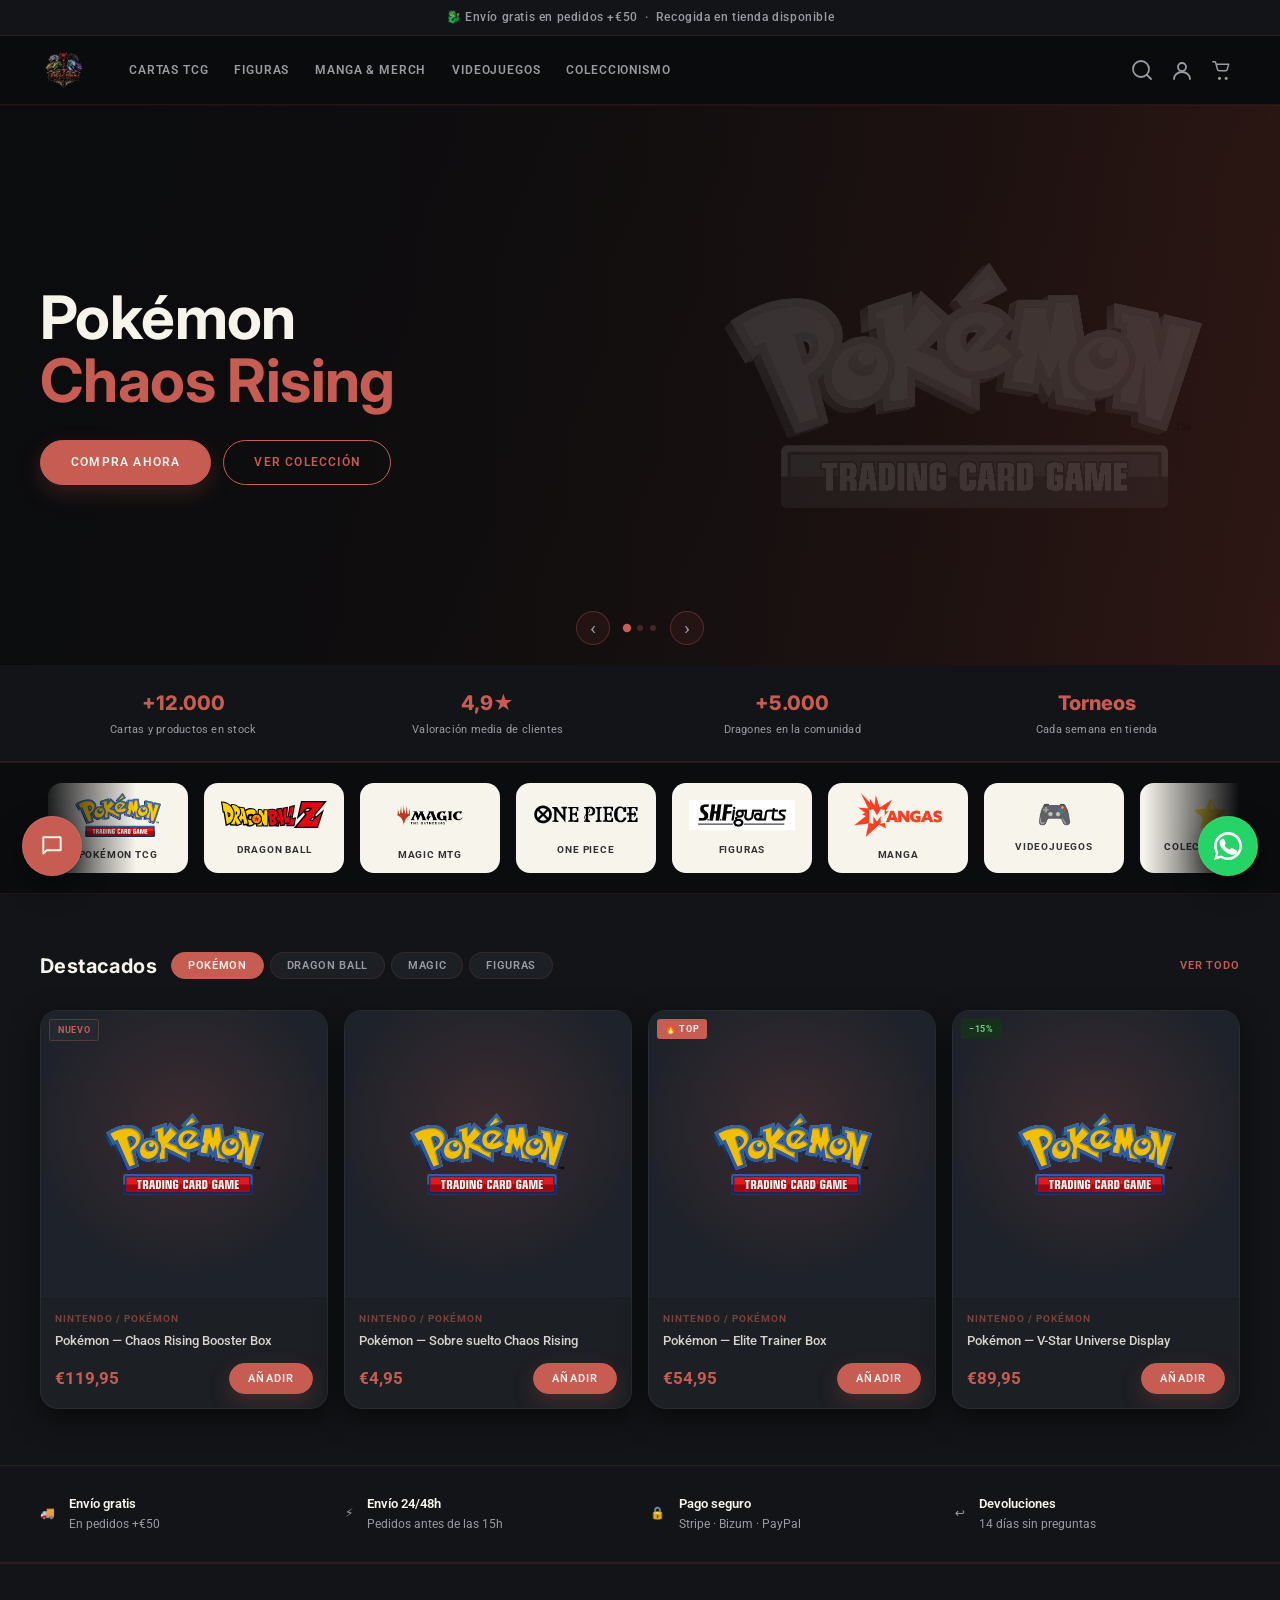
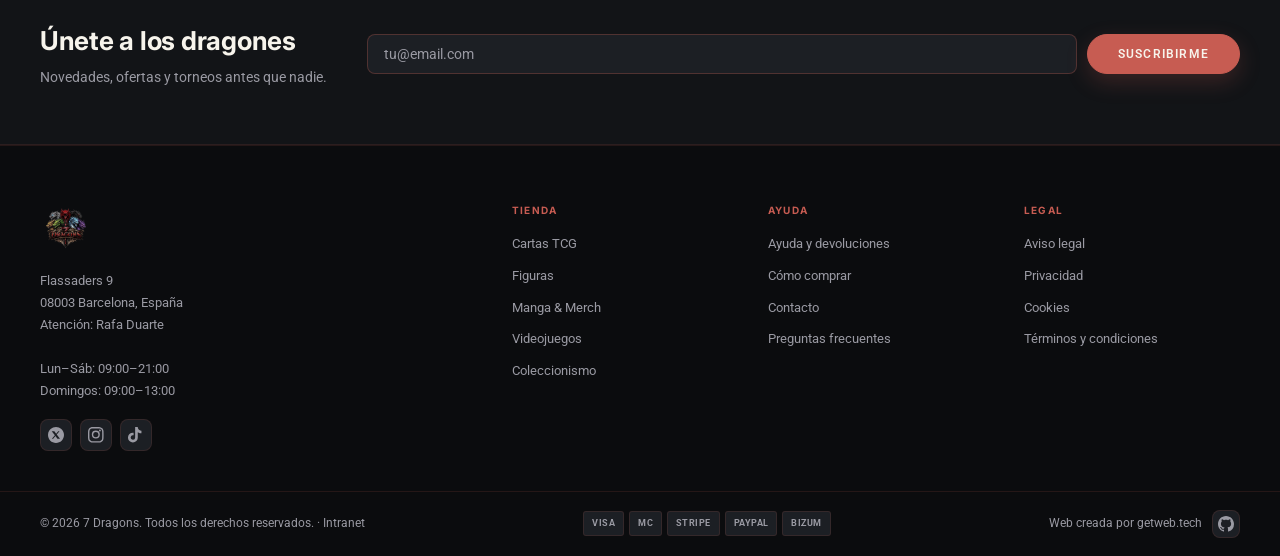
==== 4. Web - Rafa/index.html @ ac8d96c4 "Add files via upload" ====
<!DOCTYPE html>
<html lang="es" dir="ltr">
<head>
  <meta charset="UTF-8">
  <meta name="viewport" content="width=device-width, initial-scale=1, maximum-scale=5">
  <meta name="description" content="7 Dragons — Tu tienda de coleccionismo. Cartas TCG, figuras, manga, videojuegos y más.">
  <title>7 Dragons — Tu tienda de coleccionismo</title>
  <link rel="preconnect" href="https://fonts.googleapis.com">
  <link rel="preconnect" href="https://fonts.gstatic.com" crossorigin>
  <link href="https://fonts.googleapis.com/css2?family=Inter:wght@600;700;800&family=Roboto:wght@400;500;600;700&display=swap" rel="stylesheet">
  <link rel="icon" type="image/x-icon" href="favicon.ico">
  <link rel="apple-touch-icon" href="apple-touch-icon.png">
  <link rel="stylesheet" href="CSS/style.css">
</head>
<body>

  <!-- ANNOUNCEMENT BAR -->
  <div class="announcement-bar" role="note">
    <p>🐉 Envío gratis en pedidos +€50 &nbsp;·&nbsp; Recogida en tienda disponible</p>
  </div>

  <!-- HEADER -->
  <header class="site-header" id="site-header">
    <div class="header-wrapper">
      <div class="header-layout">

        <!-- Logo -->
        <a href="/" class="header-logo" aria-label="7 Dragons — inicio">
          <img src="logo.png" alt="7 Dragons" class="logo-img">
        </a>

        <!-- Main nav -->
        <nav class="main-nav" id="main-nav" aria-label="Navegación principal">
          <ul class="nav-list">

            <li class="nav-item has-mega">
              <a href="/collections/cartas-tcg" class="nav-link">Cartas TCG</a>
              <div class="mega-menu">
                <div class="mega-inner">
                  <div class="mega-col">
                    <span class="mega-heading">Pokémon</span>
                    <a href="/collections/pokemon-sobres">Sobres y Boosters</a>
                    <a href="/collections/pokemon-cajas">Cajas</a>
                    <a href="/collections/pokemon-cartas-sueltas">Cartas sueltas</a>
                    <a href="/collections/pokemon-especiales">Productos especiales</a>
                  </div>
                  <div class="mega-col">
                    <span class="mega-heading">Dragon Ball</span>
                    <a href="/collections/dragonball-sobres">Sobres y Boosters</a>
                    <a href="/collections/dragonball-cajas">Cajas</a>
                    <a href="/collections/dragonball-cartas-sueltas">Cartas sueltas</a>
                  </div>
                  <div class="mega-col">
                    <span class="mega-heading">Magic MTG</span>
                    <a href="/collections/mtg-cajas-y-sobres">Cajas y Sobres</a>
                    <a href="/collections/mtg-commander">Commander</a>
                    <a href="/collections/mtg-cartas-sueltas">Cartas sueltas</a>
                    <a href="/collections/mtg-especiales">Productos especiales</a>
                  </div>
                  <div class="mega-col">
                    <span class="mega-heading">Otros TCG</span>
                    <a href="/collections/one-piece-card-game">One Piece</a>
                    <a href="/collections/yu-gi-oh">Yu-Gi-Oh</a>
                    <a href="/collections/digimon-card-game">Digimon</a>
                    <a href="/collections/lorcana">Lorcana</a>
                  </div>
                </div>
              </div>
            </li>

            <li class="nav-item has-mega">
              <a href="/collections/figuras" class="nav-link">Figuras</a>
              <div class="mega-menu">
                <div class="mega-inner">
                  <div class="mega-col">
                    <span class="mega-heading">Por franquicia</span>
                    <a href="/collections/figuras-pokemon">Pokémon</a>
                    <a href="/collections/figuras-dragon-ball">Dragon Ball</a>
                    <a href="/collections/figuras-one-piece">One Piece</a>
                    <a href="/collections/figuras-naruto">Naruto</a>
                    <a href="/collections/figuras-demon-slayer">Demon Slayer</a>
                  </div>
                  <div class="mega-col">
                    <span class="mega-heading">Por tipo</span>
                    <a href="/collections/figuras-estatuas">Estatuas</a>
                    <a href="/collections/figuras-nendoroid">Nendoroid</a>
                    <a href="/collections/figuras-funko-pop">Funko Pop</a>
                    <a href="/collections/figuras-gashapon">Gashapon</a>
                  </div>
                </div>
              </div>
            </li>

            <li class="nav-item has-mega">
              <a href="/collections/manga" class="nav-link">Manga &amp; Merch</a>
              <div class="mega-menu">
                <div class="mega-inner">
                  <div class="mega-col">
                    <span class="mega-heading">Manga</span>
                    <a href="/collections/manga-shonen">Shōnen</a>
                    <a href="/collections/manga-shojo">Shōjo</a>
                    <a href="/collections/manga-seinen">Seinen</a>
                    <a href="/collections/manga-novedades">Novedades</a>
                  </div>
                  <div class="mega-col">
                    <span class="mega-heading">Merchandise</span>
                    <a href="/collections/merch-ropa">Ropa y accesorios</a>
                    <a href="/collections/merch-posters">Pósters y prints</a>
                    <a href="/collections/merch-peluches">Peluches</a>
                    <a href="/collections/merch-papeleria">Papelería</a>
                  </div>
                </div>
              </div>
            </li>

            <li class="nav-item has-mega">
              <a href="/collections/videojuegos" class="nav-link">Videojuegos</a>
              <div class="mega-menu">
                <div class="mega-inner">
                  <div class="mega-col">
                    <span class="mega-heading">Por plataforma</span>
                    <a href="/collections/videojuegos-switch">Nintendo Switch</a>
                    <a href="/collections/videojuegos-ps5">PlayStation 5</a>
                    <a href="/collections/videojuegos-xbox">Xbox</a>
                    <a href="/collections/videojuegos-retro">Retro</a>
                  </div>
                  <div class="mega-col">
                    <span class="mega-heading">Destacado</span>
                    <a href="/collections/videojuegos-novedades">Novedades</a>
                    <a href="/collections/videojuegos-ofertas">Ofertas</a>
                    <a href="/collections/videojuegos-segunda-mano">Segunda mano</a>
                  </div>
                </div>
              </div>
            </li>

            <li class="nav-item has-mega">
              <a href="/collections/coleccionismo" class="nav-link">Coleccionismo</a>
              <div class="mega-menu">
                <div class="mega-inner">
                  <div class="mega-col">
                    <span class="mega-heading">Coleccionismo</span>
                    <a href="/collections/coleccionismo-cartas-graduadas">Cartas graduadas</a>
                    <a href="/collections/coleccionismo-monedas">Monedas y medallas</a>
                    <a href="/collections/coleccionismo-edicion-limitada">Edición limitada</a>
                    <a href="/collections/coleccionismo-sellado">Sellado antiguo</a>
                  </div>
                  <div class="mega-col">
                    <span class="mega-heading">Accesorios</span>
                    <a href="/collections/fundas">Fundas</a>
                    <a href="/collections/albumes">Álbumes</a>
                    <a href="/collections/deck-boxes">Deck Boxes</a>
                    <a href="/collections/tapetes">Tapetes</a>
                  </div>
                </div>
              </div>
            </li>

          </ul>
        </nav>

        <!-- Secondary actions -->
        <div class="header-actions">
          <button class="thb-action-btn" id="search-toggle" aria-label="Buscar" aria-expanded="false">
            <svg width="20" height="20" viewBox="0 0 20 20" fill="none" aria-hidden="true"><path d="M9 17A8 8 0 1 0 9 1a8 8 0 0 0 0 16zm10 2-4.35-4.35" stroke="currentColor" stroke-width="1.8" stroke-linecap="round"/></svg>
          </button>
          <a href="pages/account.html" class="thb-action-btn" aria-label="Mi cuenta">
            <svg width="20" height="20" viewBox="0 0 20 20" fill="none" aria-hidden="true"><circle cx="10" cy="7" r="4" stroke="currentColor" stroke-width="1.8"/><path d="M2 19c0-4 3.6-7 8-7s8 3 8 7" stroke="currentColor" stroke-width="1.8" stroke-linecap="round"/></svg>
          </a>
          <button class="thb-action-btn thb-cart-btn" id="cart-toggle" aria-label="Carrito">
            <svg width="20" height="20" viewBox="0 0 24 22" fill="none" aria-hidden="true"><path d="M9 20a1 1 0 1 0 0 2 1 1 0 0 0 0-2zm8 0a1 1 0 1 0 0 2 1 1 0 0 0 0-2zM1 1h3l2.68 9.39A2 2 0 0 0 8.6 11.87h7.78a2 2 0 0 0 1.95-1.57L20 4H5" stroke="currentColor" stroke-width="1.8" stroke-linecap="round" stroke-linejoin="round"/></svg>
            <span class="cart-bubble" id="cart-count" aria-live="polite">0</span>
          </button>
          <button class="mobile-nav-btn" id="mobile-nav-btn" aria-label="Abrir menú" aria-expanded="false" aria-controls="mobile-drawer">
            <span class="hamburger-bar"></span>
            <span class="hamburger-bar"></span>
            <span class="hamburger-bar"></span>
          </button>
        </div>

      </div><!-- /header-layout -->

      <!-- Search bar -->
      <div class="search-panel" id="search-panel" aria-hidden="true">
        <div class="search-panel-inner">
          <input type="search" class="search-field" id="search-field" placeholder="Busca cartas, figuras, manga..." autocomplete="off" aria-label="Buscar">
          <button class="button accent" onclick="doSearch()">Buscar</button>
          <button class="thb-action-btn" id="search-close" aria-label="Cerrar búsqueda">✕</button>
        </div>
      </div>

    </div><!-- /header-wrapper -->
  </header>

  <!-- MOBILE DRAWER -->
  <div class="mobile-drawer" id="mobile-drawer" aria-hidden="true">
    <div class="mobile-drawer-inner">
      <button class="mobile-close-btn" id="mobile-close-btn" aria-label="Cerrar menú">✕</button>
      <nav class="mobile-nav" aria-label="Menú móvil">
        <a href="/collections/cartas-tcg" class="mobile-nav-link">Cartas TCG</a>
        <a href="/collections/figuras" class="mobile-nav-link">Figuras</a>
        <a href="/collections/manga" class="mobile-nav-link">Manga &amp; Merch</a>
        <a href="/collections/videojuegos" class="mobile-nav-link">Videojuegos</a>
        <a href="/collections/coleccionismo" class="mobile-nav-link">Coleccionismo</a>
        <hr class="mobile-divider">
        <a href="pages/account.html" class="mobile-nav-link">Mi cuenta</a>
        <a href="/cart" class="mobile-nav-link">Carrito</a>
      </nav>
    </div>
  </div>
  <div class="drawer-overlay" id="drawer-overlay"></div>

  <!-- MAIN CONTENT -->
  <main id="main-content">

    <!-- HERO SLIDESHOW -->
    <section class="slideshow" aria-label="Destacados">
      <div class="slideshow-track" id="slideshow-track">

        <div class="slideshow-slide active">
          <div class="slide-brand-logo"><img src="img/logosmarcas/Pokémon_Trading_Card_Game_logo.svg" alt=""></div>
          <div class="slide-overlay"></div>
          <div class="slide-content-wrap">
            <div class="slide-content text-left">
              <h2 class="slide-title">Pokémon<br><span>Chaos Rising</span></h2>
              <div class="slide-buttons">
                <a href="/collections/pokemon-cajas" class="button accent">Compra ahora</a>
                <a href="/collections/pokemon-tcg" class="button regular">Ver colección</a>
              </div>
            </div>
          </div>
        </div>

        <div class="slideshow-slide">
          <div class="slide-brand-logo"><img src="img/logosmarcas/Dragon_Ball_Z_logo.svg" alt=""></div>
          <div class="slide-overlay"></div>
          <div class="slide-content-wrap">
            <div class="slide-content text-left">
              <h2 class="slide-title">Dragon Ball<br><span>Fusion World</span></h2>
              <div class="slide-buttons">
                <a href="/collections/dragonball-cajas" class="button accent">Compra ahora</a>
                <a href="/collections/dragon-ball-super-card-game" class="button regular">Ver colección</a>
              </div>
            </div>
          </div>
        </div>

        <div class="slideshow-slide slide-figuras">
          <div class="slide-overlay"></div>
          <div class="slide-split-wrap">
            <div class="slide-content text-left">
              <h2 class="slide-title">Figuras<br><span>Anime &amp; TCG</span></h2>
              <div class="slide-buttons">
                <a href="/collections/figuras" class="button accent">Ver figuras</a>
                <a href="/collections/figuras-novedades" class="button regular">Novedades</a>
              </div>
            </div>
            <div class="slide-mosaic">
              <div class="mosaic-img" style="background-image:url('img/imagenfigurasportada/1c770f67-55ef-4a2f-8840-738d99712109.jpg')"></div>
              <div class="mosaic-img" style="background-image:url('img/imagenfigurasportada/5A297501-118D-4BD3-808B-C3CD940E5A38.jpg')"></div>
              <div class="mosaic-img" style="background-image:url('img/imagenfigurasportada/38C492D2-6243-499A-BAF0-8B7D0CE1D4D6.jpg')"></div>
              <div class="mosaic-img" style="background-image:url('img/imagenfigurasportada/53E46A09-E0D3-4B7A-84CD-DEB19738BE05.jpg')"></div>
              <div class="mosaic-img" style="background-image:url('img/imagenfigurasportada/67B98BBF-0E78-46D3-8D0F-26FF6E5EC829.jpg')"></div>
              <div class="mosaic-img" style="background-image:url('img/imagenfigurasportada/216B8249-77B5-4CDC-B1E0-8D7858B9CD95.jpg')"></div>
              <div class="mosaic-img" style="background-image:url('img/imagenfigurasportada/271C319C-4A4C-4FD7-A95A-40FA81DBF750.jpg')"></div>
              <div class="mosaic-img" style="background-image:url('img/imagenfigurasportada/345E389A-E82A-45DF-9253-5E7976660C56.jpg')"></div>
              <div class="mosaic-img" style="background-image:url('img/imagenfigurasportada/839E6EA0-9159-49CC-B712-732F97D8E7E2.jpg')"></div>
              <div class="mosaic-img" style="background-image:url('img/imagenfigurasportada/7994F0DC-14F5-488E-A518-6AF902AEA96F.jpg')"></div>
              <div class="mosaic-img" style="background-image:url('img/imagenfigurasportada/B5215721-9AB8-4234-9FBF-3FA093DFF13C.jpg')"></div>
              <div class="mosaic-img" style="background-image:url('img/imagenfigurasportada/BAF33E77-2483-45F4-96E0-CF2062BBAEE4.jpg')"></div>
              <div class="mosaic-img" style="background-image:url('img/imagenfigurasportada/BEAECA15-E4CB-4483-A064-15097D1285C4.jpg')"></div>
              <div class="mosaic-img" style="background-image:url('img/imagenfigurasportada/E725E75F-F0DF-45E7-9BB7-1806EF676863.jpg')"></div>
              <div class="mosaic-img" style="background-image:url('img/imagenfigurasportada/EF6CD51B-35B2-4AB1-8CFB-368D39903A0B.jpg')"></div>
              <div class="mosaic-img" style="background-image:url('img/imagenfigurasportada/fg.jpg')"></div>
              <div class="mosaic-img" style="background-image:url('img/imagenfigurasportada/img_468711_ace0d5dd968edd048a12cd9892e.webp')"></div>
              <div class="mosaic-img" style="background-image:url('img/imagenfigurasportada/Last-One-Giyu-Tomioka-Sabito-Figura-800x800.webp')"></div>
              <div class="mosaic-img" style="background-image:url('img/imagenfigurasportada/x_meui13005.webp')"></div>
              <div class="mosaic-img" style="background-image:url('img/imagenfigurasportada/x_phat96878.webp')"></div>
              <div class="mosaic-img" style="background-image:url('img/imagenfigurasportada/x_wave55503.webp')"></div>
              <div class="mosaic-img" style="background-image:url('img/imagenfigurasportada/x_wave55504.webp')"></div>
            </div>
          </div>
        </div>

      </div>

      <div class="slideshow-controls">
        <button class="slide-prev" id="slide-prev" aria-label="Anterior">&#8249;</button>
        <div class="slide-dots" id="slide-dots">
          <button class="slide-dot active" data-i="0" aria-label="Slide 1"></button>
          <button class="slide-dot" data-i="1" aria-label="Slide 2"></button>
          <button class="slide-dot" data-i="2" aria-label="Slide 3"></button>
        </div>
        <button class="slide-next" id="slide-next" aria-label="Siguiente">&#8250;</button>
      </div>
    </section>

    <!-- TRUST STATS -->
    <section class="trust-bar">
      <div class="site-container trust-bar-inner">
        <div class="trust-item"><strong>+12.000</strong><span>Cartas y productos en stock</span></div>
        <div class="trust-item"><strong>4,9★</strong><span>Valoración media de clientes</span></div>
        <div class="trust-item"><strong>+5.000</strong><span>Dragones en la comunidad</span></div>
        <div class="trust-item"><strong>Torneos</strong><span>Cada semana en tienda</span></div>
      </div>
    </section>

    <!-- CATEGORIES BRAND SCROLL -->
    <section class="brand-scroll-section">
      <div class="site-container">
      <div class="brand-scroll-outer">
        <div class="brand-scroll-track">
        <a href="/collections/pokemon-tcg" class="brand-card">
          <img src="img/logosmarcas/Pokémon_Trading_Card_Game_logo.svg" alt="Pokémon TCG" class="brand-logo">
          <span class="brand-name">Pokémon TCG</span>
        </a>
        <a href="/collections/dragon-ball-super-card-game" class="brand-card">
          <img src="img/logosmarcas/Dragon_Ball_Z_logo.svg" alt="Dragon Ball" class="brand-logo">
          <span class="brand-name">Dragon Ball</span>
        </a>
        <a href="/collections/magic-the-gathering" class="brand-card">
          <img src="img/logosmarcas/magic.png" alt="Magic MTG" class="brand-logo">
          <span class="brand-name">Magic MTG</span>
        </a>
        <a href="/collections/one-piece-card-game" class="brand-card">
          <img src="img/logosmarcas/One_piece_logo_1.svg" alt="One Piece" class="brand-logo">
          <span class="brand-name">One Piece</span>
        </a>
        <a href="/collections/figuras" class="brand-card">
          <img src="img/logosmarcas/S.H.-Figuarts-Logo.webp" alt="Figuras" class="brand-logo">
          <span class="brand-name">Figuras</span>
        </a>
        <a href="/collections/manga" class="brand-card">
          <img src="img/logosmarcas/La_Chaine_Mangas.png" alt="Manga" class="brand-logo">
          <span class="brand-name">Manga</span>
        </a>
        <a href="/collections/videojuegos" class="brand-card">
          <span class="brand-icon">🎮</span>
          <span class="brand-name">Videojuegos</span>
        </a>
        <a href="/collections/coleccionismo" class="brand-card">
          <span class="brand-icon">⭐</span>
          <span class="brand-name">Coleccionismo</span>
        </a>
        </div>
        <div class="brand-scroll-track" aria-hidden="true">
        <a href="/collections/pokemon-tcg" class="brand-card">
          <img src="img/logosmarcas/Pokémon_Trading_Card_Game_logo.svg" alt="Pokémon TCG" class="brand-logo">
          <span class="brand-name">Pokémon TCG</span>
        </a>
        <a href="/collections/dragon-ball-super-card-game" class="brand-card">
          <img src="img/logosmarcas/Dragon_Ball_Z_logo.svg" alt="Dragon Ball" class="brand-logo">
          <span class="brand-name">Dragon Ball</span>
        </a>
        <a href="/collections/magic-the-gathering" class="brand-card">
          <img src="img/logosmarcas/magic.png" alt="Magic MTG" class="brand-logo">
          <span class="brand-name">Magic MTG</span>
        </a>
        <a href="/collections/one-piece-card-game" class="brand-card">
          <img src="img/logosmarcas/One_piece_logo_1.svg" alt="One Piece" class="brand-logo">
          <span class="brand-name">One Piece</span>
        </a>
        <a href="/collections/figuras" class="brand-card">
          <img src="img/logosmarcas/S.H.-Figuarts-Logo.webp" alt="Figuras" class="brand-logo">
          <span class="brand-name">Figuras</span>
        </a>
        <a href="/collections/manga" class="brand-card">
          <img src="img/logosmarcas/La_Chaine_Mangas.png" alt="Manga" class="brand-logo">
          <span class="brand-name">Manga</span>
        </a>
        <a href="/collections/videojuegos" class="brand-card">
          <span class="brand-icon">🎮</span>
          <span class="brand-name">Videojuegos</span>
        </a>
        <a href="/collections/coleccionismo" class="brand-card">
          <span class="brand-icon">⭐</span>
          <span class="brand-name">Coleccionismo</span>
        </a>
        </div>
      </div>
      </div>
    </section>

    <!-- FEATURED PRODUCTS -->
    <section class="section-spacing product-section">
      <div class="site-container">
        <div class="section-header">
          <h2 class="section-title">Destacados</h2>
          <div class="collection-tabs" id="collection-tabs">
            <button class="collection-tab active" data-col="pokemon" data-label="Pokémon TCG" data-href="/collections/pokemon-tcg">Pokémon</button>
            <button class="collection-tab" data-col="dragonball" data-label="Dragon Ball" data-href="/collections/dragon-ball-super-card-game">Dragon Ball</button>
            <button class="collection-tab" data-col="magic" data-label="Magic MTG" data-href="/collections/magic-the-gathering">Magic</button>
            <button class="collection-tab" data-col="figuras" data-label="Figuras" data-href="/collections/figuras">Figuras</button>
          </div>
          <a href="/collections/pokemon-tcg" class="section-link" id="section-link">Ver todo</a>
        </div>

        <div class="product-grid" id="product-grid">

          <!-- POKEMON -->
          <div class="product-card" data-col="pokemon">
            <a href="/products/pokemon-chaos-rising-booster-box" class="product-img-wrap">
              <img src="img/logosmarcas/Pokémon_Trading_Card_Game_logo.svg" alt="Pokémon TCG" class="product-photo product-photo-contain">
              <span class="product-badge badge-new">Nuevo</span>
            </a>
            <div class="product-info">
              <p class="product-vendor">Nintendo / Pokémon</p>
              <a href="/products/pokemon-chaos-rising-booster-box" class="product-title">Pokémon — Chaos Rising Booster Box</a>
              <div class="product-footer">
                <span class="product-price">€119,95</span>
                <button class="button accent btn-sm add-to-cart" data-id="pkm-chaos-box" data-name="Pokémon Chaos Rising Booster Box" data-price="119.95">Añadir</button>
              </div>
            </div>
          </div>

          <div class="product-card" data-col="pokemon">
            <a href="/products/pokemon-sobre-chaos-rising" class="product-img-wrap">
              <img src="img/logosmarcas/Pokémon_Trading_Card_Game_logo.svg" alt="Pokémon TCG" class="product-photo product-photo-contain">
            </a>
            <div class="product-info">
              <p class="product-vendor">Nintendo / Pokémon</p>
              <a href="/products/pokemon-sobre-chaos-rising" class="product-title">Pokémon — Sobre suelto Chaos Rising</a>
              <div class="product-footer">
                <span class="product-price">€4,95</span>
                <button class="button accent btn-sm add-to-cart" data-id="pkm-sobre" data-name="Pokémon Sobre Chaos Rising" data-price="4.95">Añadir</button>
              </div>
            </div>
          </div>

          <div class="product-card" data-col="pokemon">
            <a href="/products/pokemon-elite-trainer-box" class="product-img-wrap">
              <img src="img/logosmarcas/Pokémon_Trading_Card_Game_logo.svg" alt="Pokémon TCG" class="product-photo product-photo-contain">
              <span class="product-badge badge-hot">🔥 Top</span>
            </a>
            <div class="product-info">
              <p class="product-vendor">Nintendo / Pokémon</p>
              <a href="/products/pokemon-elite-trainer-box" class="product-title">Pokémon — Elite Trainer Box</a>
              <div class="product-footer">
                <span class="product-price">€54,95</span>
                <button class="button accent btn-sm add-to-cart" data-id="pkm-etb" data-name="Pokémon Elite Trainer Box" data-price="54.95">Añadir</button>
              </div>
            </div>
          </div>

          <div class="product-card" data-col="pokemon">
            <a href="/products/pokemon-v-star-universe" class="product-img-wrap">
              <img src="img/logosmarcas/Pokémon_Trading_Card_Game_logo.svg" alt="Pokémon TCG" class="product-photo product-photo-contain">
              <span class="product-badge badge-sale">−15%</span>
            </a>
            <div class="product-info">
              <p class="product-vendor">Nintendo / Pokémon</p>
              <a href="/products/pokemon-v-star-universe" class="product-title">Pokémon — V-Star Universe Display</a>
              <div class="product-footer">
                <span class="product-price">€89,95</span>
                <button class="button accent btn-sm add-to-cart" data-id="pkm-vstar" data-name="Pokémon V-Star Universe" data-price="89.95">Añadir</button>
              </div>
            </div>
          </div>

          <!-- DRAGON BALL -->
          <div class="product-card" data-col="dragonball">
            <a href="/products/dragonball-fusion-world-booster-box" class="product-img-wrap">
              <img src="img/logosmarcas/Dragon_Ball_Z_logo.svg" alt="Dragon Ball" class="product-photo product-photo-contain">
              <span class="product-badge badge-new">Nuevo</span>
            </a>
            <div class="product-info">
              <p class="product-vendor">Bandai</p>
              <a href="/products/dragonball-fusion-world-booster-box" class="product-title">Dragon Ball — Fusion World Booster Box</a>
              <div class="product-footer">
                <span class="product-price">€89,95</span>
                <button class="button accent btn-sm add-to-cart" data-id="db-fw-box" data-name="Dragon Ball Fusion World Booster Box" data-price="89.95">Añadir</button>
              </div>
            </div>
          </div>

          <div class="product-card" data-col="dragonball">
            <a href="/products/dragonball-fusion-world-sobre" class="product-img-wrap">
              <img src="img/logosmarcas/Dragon_Ball_Z_logo.svg" alt="Dragon Ball" class="product-photo product-photo-contain">
            </a>
            <div class="product-info">
              <p class="product-vendor">Bandai</p>
              <a href="/products/dragonball-fusion-world-sobre" class="product-title">Dragon Ball — Sobre suelto Fusion World</a>
              <div class="product-footer">
                <span class="product-price">€4,95</span>
                <button class="button accent btn-sm add-to-cart" data-id="db-fw-sobre" data-name="Dragon Ball Sobre Fusion World" data-price="4.95">Añadir</button>
              </div>
            </div>
          </div>

          <div class="product-card" data-col="dragonball">
            <a href="/products/dragonball-starter-deck" class="product-img-wrap">
              <img src="img/logosmarcas/Dragon_Ball_Z_logo.svg" alt="Dragon Ball" class="product-photo product-photo-contain">
            </a>
            <div class="product-info">
              <p class="product-vendor">Bandai</p>
              <a href="/products/dragonball-starter-deck" class="product-title">Dragon Ball — Starter Deck</a>
              <div class="product-footer">
                <span class="product-price">€14,95</span>
                <button class="button accent btn-sm add-to-cart" data-id="db-starter" data-name="Dragon Ball Starter Deck" data-price="14.95">Añadir</button>
              </div>
            </div>
          </div>

          <div class="product-card" data-col="dragonball">
            <a href="/products/dragonball-carta-suelta-goku" class="product-img-wrap">
              <img src="img/logosmarcas/Dragon_Ball_Z_logo.svg" alt="Dragon Ball" class="product-photo product-photo-contain">
              <span class="product-badge badge-hot">🔥 Top</span>
            </a>
            <div class="product-info">
              <p class="product-vendor">Bandai</p>
              <a href="/products/dragonball-carta-suelta-goku" class="product-title">Dragon Ball — Carta suelta Goku (EB01-001)</a>
              <div class="product-footer">
                <span class="product-price">€24,00</span>
                <button class="button accent btn-sm add-to-cart" data-id="db-goku-card" data-name="Dragon Ball Carta Goku EB01-001" data-price="24.00">Añadir</button>
              </div>
            </div>
          </div>

          <!-- MAGIC -->
          <div class="product-card" data-col="magic">
            <a href="/products/mtg-marvel-booster-box" class="product-img-wrap">
              <img src="img/logosmarcas/magic.png" alt="Magic: The Gathering" class="product-photo product-photo-contain">
              <span class="product-badge badge-hot">🔥 Top</span>
            </a>
            <div class="product-info">
              <p class="product-vendor">Wizards of the Coast</p>
              <a href="/products/mtg-marvel-booster-box" class="product-title">MTG — Marvel Super Heroes Booster Box</a>
              <div class="product-footer">
                <span class="product-price">€139,95</span>
                <button class="button accent btn-sm add-to-cart" data-id="mtg-marvel-box" data-name="MTG Marvel Booster Box" data-price="139.95">Añadir</button>
              </div>
            </div>
          </div>

          <div class="product-card" data-col="magic">
            <a href="/products/mtg-commander-deck" class="product-img-wrap">
              <img src="img/logosmarcas/magic.png" alt="Magic: The Gathering" class="product-photo product-photo-contain">
            </a>
            <div class="product-info">
              <p class="product-vendor">Wizards of the Coast</p>
              <a href="/products/mtg-commander-deck" class="product-title">MTG — Commander Deck (varios)</a>
              <div class="product-footer">
                <span class="product-price">€44,95</span>
                <button class="button accent btn-sm add-to-cart" data-id="mtg-cmd" data-name="MTG Commander Deck" data-price="44.95">Añadir</button>
              </div>
            </div>
          </div>

          <div class="product-card" data-col="magic">
            <a href="/products/mtg-draft-booster" class="product-img-wrap">
              <img src="img/logosmarcas/magic.png" alt="Magic: The Gathering" class="product-photo product-photo-contain">
            </a>
            <div class="product-info">
              <p class="product-vendor">Wizards of the Coast</p>
              <a href="/products/mtg-draft-booster" class="product-title">MTG — Draft Booster Pack</a>
              <div class="product-footer">
                <span class="product-price">€4,50</span>
                <button class="button accent btn-sm add-to-cart" data-id="mtg-draft" data-name="MTG Draft Booster" data-price="4.50">Añadir</button>
              </div>
            </div>
          </div>

          <div class="product-card" data-col="magic">
            <a href="/products/mtg-collector-booster" class="product-img-wrap">
              <img src="img/logosmarcas/magic.png" alt="Magic: The Gathering" class="product-photo product-photo-contain">
              <span class="product-badge badge-new">Nuevo</span>
            </a>
            <div class="product-info">
              <p class="product-vendor">Wizards of the Coast</p>
              <a href="/products/mtg-collector-booster" class="product-title">MTG — Collector Booster Pack</a>
              <div class="product-footer">
                <span class="product-price">€24,95</span>
                <button class="button accent btn-sm add-to-cart" data-id="mtg-collector" data-name="MTG Collector Booster" data-price="24.95">Añadir</button>
              </div>
            </div>
          </div>

          <!-- FIGURAS -->
          <div class="product-card" data-col="figuras">
            <a href="/products/figura-pvc-doncella-combate" class="product-img-wrap">
              <img src="img/Imagenfigurasportada/x_phat96878.webp" alt="Figura PVC — Doncella de Combate" class="product-photo">
              <span class="product-badge badge-new">Nuevo</span>
            </a>
            <div class="product-info">
              <p class="product-vendor">Kotobukiya</p>
              <a href="/products/figura-pvc-doncella-combate" class="product-title">Figura PVC — Doncella de Combate</a>
              <div class="product-footer">
                <span class="product-price">€59,95</span>
                <button class="button accent btn-sm add-to-cart" data-id="fig-doncella" data-name="Figura PVC Doncella de Combate" data-price="59.95">Añadir</button>
              </div>
            </div>
          </div>

          <div class="product-card" data-col="figuras">
            <a href="/products/figura-guerrero-yermo" class="product-img-wrap">
              <img src="img/Imagenfigurasportada/x_meui13005.webp" alt="Figura de acción — Guerrero del Yermo" class="product-photo">
            </a>
            <div class="product-info">
              <p class="product-vendor">Megahouse</p>
              <a href="/products/figura-guerrero-yermo" class="product-title">Figura de Acción — Guerrero del Yermo</a>
              <div class="product-footer">
                <span class="product-price">€44,95</span>
                <button class="button accent btn-sm add-to-cart" data-id="fig-guerrero" data-name="Figura de Accion Guerrero del Yermo" data-price="44.95">Añadir</button>
              </div>
            </div>
          </div>

          <div class="product-card" data-col="figuras">
            <a href="/products/figura-pvc-banador-blanco" class="product-img-wrap">
              <img src="img/Imagenfigurasportada/x_wave55503.webp" alt="Figura PVC — Edición Bañador Blanco" class="product-photo">
              <span class="product-badge badge-hot">🔥 Top</span>
            </a>
            <div class="product-info">
              <p class="product-vendor">Banpresto</p>
              <a href="/products/figura-pvc-banador-blanco" class="product-title">Figura PVC — Edición Bañador Blanco</a>
              <div class="product-footer">
                <span class="product-price">€49,95</span>
                <button class="button accent btn-sm add-to-cart" data-id="fig-banador-blanco" data-name="Figura PVC Edicion Banador Blanco" data-price="49.95">Añadir</button>
              </div>
            </div>
          </div>

          <div class="product-card" data-col="figuras">
            <a href="/products/figura-pvc-banador-rojo" class="product-img-wrap">
              <img src="img/Imagenfigurasportada/x_wave55504.webp" alt="Figura PVC — Edición Bañador Rojo" class="product-photo">
            </a>
            <div class="product-info">
              <p class="product-vendor">Bandai Spirits</p>
              <a href="/products/figura-pvc-banador-rojo" class="product-title">Figura PVC — Edición Bañador Rojo</a>
              <div class="product-footer">
                <span class="product-price">€49,95</span>
                <button class="button accent btn-sm add-to-cart" data-id="fig-banador-rojo" data-name="Figura PVC Edicion Banador Rojo" data-price="49.95">Añadir</button>
              </div>
            </div>
          </div>

        </div><!-- /product-grid -->
      </div>
    </section>

    <!-- FEATURES STRIP -->
    <div class="feature-strip">
      <div class="site-container feature-strip-inner">
        <div class="feature-item"><span class="feature-icon">🚚</span><div><strong>Envío gratis</strong><span>En pedidos +€50</span></div></div>
        <div class="feature-item"><span class="feature-icon">⚡</span><div><strong>Envío 24/48h</strong><span>Pedidos antes de las 15h</span></div></div>
        <div class="feature-item"><span class="feature-icon">🔒</span><div><strong>Pago seguro</strong><span>Stripe · Bizum · PayPal</span></div></div>
        <div class="feature-item"><span class="feature-icon">↩️</span><div><strong>Devoluciones</strong><span>14 días sin preguntas</span></div></div>
      </div>
    </div>

    <!-- NEWSLETTER -->
    <section class="newsletter-section">
      <div class="site-container newsletter-inner">
        <div class="newsletter-text">
          <h2>Únete a los dragones</h2>
          <p>Novedades, ofertas y torneos antes que nadie.</p>
        </div>
        <form class="newsletter-form" id="newsletter-form" novalidate>
          <input type="email" id="newsletter-email" class="newsletter-input" placeholder="tu@email.com" required aria-label="Email">
          <button type="submit" class="button accent">Suscribirme</button>
        </form>
      </div>
    </section>

  </main>

  <!-- FOOTER -->
  <footer class="site-footer">
    <div class="site-container footer-inner">

      <div class="footer-col footer-col-brand">
        <a href="/" class="footer-logo" aria-label="7 Dragons — inicio">
          <img src="logo.png" alt="7 Dragons" class="logo-img">
        </a>
        <p class="footer-address">Flassaders 9<br>08003 Barcelona, España<br>Atención: Rafa Duarte<br><br>Lun–Sáb: 09:00–21:00<br>Domingos: 09:00–13:00</p>
        <div class="social-row">
          <a href="https://twitter.com/7Dragons" target="_blank" rel="noreferrer" aria-label="X / Twitter" class="social-btn">
            <svg width="16" height="16" viewBox="0 0 30 30" fill="currentColor" aria-hidden="true"><path fill-rule="evenodd" clip-rule="evenodd" d="M30 15c0 8.284-6.716 15-15 15-8.284 0-15-6.716-15-15C0 6.716 6.716 0 15 0c8.284 0 15 6.716 15 15Zm-8.427-7h-2.375l-3.914 4.473L11.901 8H7l5.856 7.657L7.306 22h2.376l4.284-4.894L17.709 22h4.78l-6.105-8.07L21.573 8Z"/></svg>
          </a>
          <a href="https://www.instagram.com/7dragonshop/" target="_blank" rel="noreferrer" aria-label="Instagram" class="social-btn">
            <svg width="16" height="16" viewBox="0 0 18 18" fill="currentColor" aria-hidden="true"><path d="M8.77 1.58c2.34 0 2.62.01 3.54.05.86.04 1.32.18 1.63.3.41.17.7.35 1.01.66.3.3.5.6.65 1 .12.32.27.78.3 1.64.05.92.06 1.2.06 3.54s-.01 2.62-.05 3.54a4.79 4.79 0 01-.3 1.63c-.17.41-.35.7-.66 1.01-.3.3-.6.5-1.01.66-.31.12-.77.26-1.63.3-.92.04-1.2.05-3.54.05s-2.62 0-3.55-.05a4.79 4.79 0 01-1.62-.3c-.42-.16-.7-.35-1.01-.66-.31-.3-.5-.6-.66-1a4.87 4.87 0 01-.3-1.64c-.04-.92-.05-1.2-.05-3.54s0-2.62.05-3.54c.04-.86.18-1.32.3-1.63.16-.41.35-.7.66-1.01.3-.3.6-.5 1-.65.32-.12.78-.27 1.63-.3.93-.05 1.2-.06 3.55-.06zm0-1.58C6.39 0 6.09.01 5.15.05c-.93.04-1.57.2-2.13.4-.57.23-1.06.54-1.55 1.02C1 1.96.7 2.45.46 3.02c-.22.56-.37 1.2-.4 2.13C0 6.1 0 6.4 0 8.77s.01 2.68.05 3.61c.04.94.2 1.57.4 2.13.23.58.54 1.07 1.02 1.56.49.48.98.78 1.55 1.01.56.22 1.2.37 2.13.4.94.05 1.24.06 3.62.06 2.39 0 2.68-.01 3.62-.05.93-.04 1.57-.2 2.13-.41a4.27 4.27 0 001.55-1.01c.49-.49.79-.98 1.01-1.56.22-.55.37-1.19.41-2.13.04-.93.05-1.23.05-3.61 0-2.39 0-2.68-.05-3.62a6.47 6.47 0 00-.4-2.13 4.27 4.27 0 00-1.02-1.55A4.35 4.35 0 0014.52.46a6.43 6.43 0 00-2.13-.41A69 69 0 008.77 0z"/><path d="M8.8 4a4.5 4.5 0 100 9 4.5 4.5 0 000-9zm0 7.43a2.92 2.92 0 110-5.85 2.92 2.92 0 010 5.85zM13.43 5a1.05 1.05 0 100-2.1 1.05 1.05 0 000 2.1z"/></svg>
          </a>
          <a href="https://www.tiktok.com/@7dragons" target="_blank" rel="noreferrer" aria-label="TikTok" class="social-btn">
            <svg width="16" height="16" viewBox="0 0 18 18" fill="currentColor" aria-hidden="true"><path d="M8.02 0H11s-.17 3.82 4.13 4.1v2.95s-2.3.14-4.13-1.26l.03 6.1a5.52 5.52 0 11-5.51-5.52h.77V9.4a2.5 2.5 0 101.76 2.4L8.02 0z"/></svg>
          </a>
        </div>
      </div>

      <div class="footer-col">
        <h4 class="footer-heading">Tienda</h4>
        <ul class="footer-links">
          <li><a href="/collections/cartas-tcg">Cartas TCG</a></li>
          <li><a href="/collections/figuras">Figuras</a></li>
          <li><a href="/collections/manga">Manga &amp; Merch</a></li>
          <li><a href="/collections/videojuegos">Videojuegos</a></li>
          <li><a href="/collections/coleccionismo">Coleccionismo</a></li>
        </ul>
      </div>

      <div class="footer-col">
        <h4 class="footer-heading">Ayuda</h4>
        <ul class="footer-links">
          <li><a href="pages/ayuda-y-devoluciones.html">Ayuda y devoluciones</a></li>
          <li><a href="pages/como-comprar.html">Cómo comprar</a></li>
          <li><a href="pages/contacto.html">Contacto</a></li>
          <li><a href="pages/preguntas-frecuentes.html">Preguntas frecuentes</a></li>
        </ul>
      </div>

      <div class="footer-col">
        <h4 class="footer-heading">Legal</h4>
        <ul class="footer-links">
          <li><a href="pages/aviso-legal.html">Aviso legal</a></li>
          <li><a href="pages/privacidad.html">Privacidad</a></li>
          <li><a href="pages/cookies.html">Cookies</a></li>
          <li><a href="pages/terminos-y-condiciones.html">Términos y condiciones</a></li>
        </ul>
      </div>

    </div>

    <div class="footer-bottom">
      <div class="site-container footer-bottom-inner">
        <span>© 2026 7 Dragons. Todos los derechos reservados. · <a href="admin/index.html" class="footer-admin-link">Intranet</a></span>
        <div class="payment-icons">
          <span class="payment-icon">VISA</span>
          <span class="payment-icon">MC</span>
          <span class="payment-icon">STRIPE</span>
          <span class="payment-icon">PAYPAL</span>
          <span class="payment-icon">BIZUM</span>
        </div>
        <div class="footer-credit">
          <span>Web creada por <a href="https://getweb.tech" target="_blank" rel="noreferrer">getweb.tech</a></span>
          <a href="https://github.com/tortokiller" target="_blank" rel="noreferrer" aria-label="GitHub — tortokiller" class="social-btn">
            <svg width="16" height="16" viewBox="0 0 16 16" fill="currentColor" aria-hidden="true"><path d="M8 0C3.58 0 0 3.58 0 8c0 3.54 2.29 6.53 5.47 7.59.4.07.55-.17.55-.38 0-.19-.01-.82-.01-1.49-2.01.37-2.53-.49-2.69-.94-.09-.23-.48-.94-.82-1.13-.28-.15-.68-.52-.01-.53.63-.01 1.08.58 1.23.82.72 1.21 1.87.87 2.33.66.07-.52.28-.87.51-1.07-1.78-.2-3.64-.89-3.64-3.95 0-.87.31-1.59.82-2.15-.08-.2-.36-1.02.08-2.12 0 0 .67-.21 2.2.82.64-.18 1.32-.27 2-.27.68 0 1.36.09 2 .27 1.53-1.04 2.2-.82 2.2-.82.44 1.1.16 1.92.08 2.12.51.56.82 1.27.82 2.15 0 3.07-1.87 3.75-3.65 3.95.29.25.54.73.54 1.48 0 1.07-.01 1.93-.01 2.2 0 .21.15.46.55.38A8.013 8.013 0 0 0 16 8c0-4.42-3.58-8-8-8Z"/></svg>
          </a>
        </div>
      </div>
    </div>
  </footer>

  <!-- CART DRAWER -->
  <div class="cart-drawer" id="cart-drawer" aria-hidden="true">
    <div class="cart-drawer-header">
      <h3>Tu carrito</h3>
      <button class="thb-action-btn" id="cart-close" aria-label="Cerrar carrito">✕</button>
    </div>
    <div class="cart-drawer-items" id="cart-items">
      <p class="cart-empty-msg">Tu carrito está vacío.</p>
    </div>
    <div class="cart-drawer-footer" id="cart-footer" hidden>
      <div class="cart-total-row">
        <span>Total</span>
        <strong id="cart-total">€0,00</strong>
      </div>
      <a href="/checkout" class="button accent button-full">Tramitar pedido</a>
      <p class="cart-secure-note">🔒 Pago seguro con Stripe</p>
    </div>
  </div>
  <div class="drawer-overlay" id="cart-overlay"></div>

  <!-- FLOATING CHAT + WHATSAPP -->
  <div class="floating-actions" id="floating-actions">
    <button class="floating-btn floating-btn-chat" id="chat-toggle-btn" aria-label="Abrir chat de ayuda" aria-expanded="false">
      <svg width="26" height="26" viewBox="0 0 24 24" fill="none" aria-hidden="true"><path d="M4 4h16v12H7l-3 3V4Z" stroke="currentColor" stroke-width="1.8" stroke-linejoin="round"/></svg>
    </button>
    <a class="floating-btn floating-btn-whatsapp" id="whatsapp-btn" href="https://wa.me/34600000000?text=Hola%2C%20tengo%20una%20consulta%20sobre%207%20Dragons" target="_blank" rel="noreferrer" aria-label="Contactar por WhatsApp (número de ejemplo, pendiente de configurar)">
      <svg width="28" height="28" viewBox="0 0 32 32" fill="currentColor" aria-hidden="true"><path d="M16 0C7.16 0 0 7.16 0 16c0 3.02.84 5.84 2.3 8.26L0 32l7.96-2.26A15.9 15.9 0 0 0 16 32c8.84 0 16-7.16 16-16S24.84 0 16 0Zm0 29.1c-2.6 0-5.04-.74-7.1-2.02l-.5-.31-4.7 1.34 1.36-4.58-.33-.52A12.93 12.93 0 0 1 3.1 16C3.1 8.87 8.87 3.1 16 3.1S28.9 8.87 28.9 16 23.13 28.9 16 28.9Zm7.1-9.66c-.39-.2-2.3-1.13-2.66-1.27-.36-.13-.62-.2-.88.2-.26.39-1 1.27-1.23 1.53-.23.26-.45.29-.84.1-.39-.2-1.63-.6-3.1-1.92-1.15-1.02-1.92-2.29-2.15-2.68-.23-.39-.02-.6.17-.8.2-.2.39-.45.59-.68.2-.23.26-.39.39-.65.13-.26.07-.49-.07-.68-.13-.2-1.18-2.85-1.62-3.9-.42-1.01-.85-.87-1.17-.89-.3-.02-.65-.02-1-.02-.33 0-.87.13-1.32.62-.45.49-1.73 1.69-1.73 4.13 0 2.44 1.78 4.8 2.03 5.13.26.33 3.4 5.2 8.33 7.08 4.93 1.88 4.93 1.25 5.82 1.17.88-.07 2.85-1.17 3.25-2.3.39-1.13.39-2.1.27-2.3-.13-.2-.46-.33-.85-.52Z"/></svg>
    </a>
  </div>

  <div class="chat-panel" id="chat-panel" hidden>
    <div class="chat-panel-header">
      <span>🐉 Asistente 7 Dragons</span>
      <button class="chat-close-btn" id="chat-close-btn" aria-label="Cerrar chat">✕</button>
    </div>
    <div class="chat-panel-body" id="chat-panel-body">
      <div class="chat-msg chat-msg-bot">¡Hola! Soy el asistente virtual de 7 Dragons. ¿En qué puedo ayudarte?</div>
      <div class="chat-quick-replies" id="chat-quick-replies">
        <button type="button" data-topic="envios">🚚 Envíos</button>
        <button type="button" data-topic="horario">🕒 Horario</button>
        <button type="button" data-topic="devoluciones">↩️ Devoluciones</button>
        <button type="button" data-topic="contacto">📞 Contacto</button>
      </div>
    </div>
    <form class="chat-panel-input" id="chat-form">
      <input type="text" id="chat-input" placeholder="Escribe tu pregunta..." autocomplete="off">
      <button type="submit" aria-label="Enviar">➤</button>
    </form>
  </div>

  <script src="JS/main.js"></script>
  <script src="JS/chat-widget.js"></script>
</body>
</html>
---- 4. Web - Rafa/CSS/style.css ----
/* =========================================================
   7 DRAGONS — style.css
   Paleta: #0b0c0e · #16181c · #1e2126 · #c75c52 · #f4f1ea
   ========================================================= */

:root {
  --silver:     #d8d4cb;
  --white:      #f7f4ec;
  --slate:      #1c1f24;
  --slate-dark: #121417;
  --slate-deep: #0b0c0e;
  --slate-mid:  #242830;
  --crimson:    #c75c52;
  --crimson-h:  #d87165;
  --crimson-rgb: 199,92,82;
  --on-crimson: #f7f4ec;
  --sky:        #c75c52;
  --sky-dim:    rgba(199,92,82,0.13);
  --border:     rgba(199,92,82,0.14);
  --border-mid: rgba(199,92,82,0.30);
  --text:       #f7f4ec;
  --muted:      #9a9aa3;
  --dim:        rgba(199,92,82,0.55);
  --r-sm:       8px;
  --r-md:       14px;
  --r-lg:       18px;
  --btn-radius: 999px;
  --shadow-card: 0 10px 28px rgba(0,0,0,.5);
  --shadow-card-hover: 0 18px 44px rgba(0,0,0,.65);
  --shadow-accent: 0 8px 22px rgba(199,92,82,.22);
  --max-w:      1280px;
  --h-height:   68px;
}

/* --- Base --- */
*, *::before, *::after { box-sizing: border-box; margin: 0; padding: 0; }
html { scroll-behavior: smooth; }
body {
  font-family: 'Roboto', system-ui, sans-serif;
  font-size: 14px;
  line-height: 1.6;
  background: var(--slate-deep);
  color: var(--text);
  -webkit-font-smoothing: antialiased;
}
h1, h2, h3, h4, h5, h6, .section-title, .slide-title, .newsletter-text h2, .cart-drawer-header h3 {
  font-family: 'Inter', system-ui, sans-serif;
  letter-spacing: -0.01em;
}
a { color: inherit; text-decoration: none; }
img { display: block; max-width: 100%; }
ul { list-style: none; }
button { cursor: pointer; font-family: inherit; border: none; background: none; }

/* --- Layout --- */
.site-container { max-width: var(--max-w); margin: 0 auto; padding: 0 24px; }
@media (min-width: 768px) { .site-container { padding: 0 40px; } }

/* --- Buttons --- */
.button {
  display: inline-flex;
  align-items: center;
  justify-content: center;
  gap: 6px;
  padding: 12px 30px;
  font-family: inherit;
  font-size: 12px;
  font-weight: 600;
  letter-spacing: 0.1em;
  text-transform: uppercase;
  border-radius: var(--btn-radius);
  cursor: pointer;
  transition: background .18s, color .18s, border-color .18s, transform .15s, box-shadow .18s;
  white-space: nowrap;
  border: 1px solid transparent;
}
.button.accent { background: var(--crimson); color: var(--on-crimson); border-color: var(--crimson); box-shadow: var(--shadow-accent); }
.button.accent:hover { background: var(--crimson-h); border-color: var(--crimson-h); transform: translateY(-2px); box-shadow: 0 12px 28px rgba(199,92,82,.35); }
.button.regular { background: transparent; color: var(--crimson); border-color: var(--crimson); }
.button.regular:hover { background: var(--sky-dim); transform: translateY(-2px); }
.button.button-full { width: 100%; }
.btn-sm { padding: 8px 18px; font-size: 11px; }

/* --- Announcement bar --- */
.announcement-bar {
  background: var(--slate-dark);
  color: var(--muted);
  text-align: center;
  font-size: 12px;
  font-weight: 500;
  padding: 8px 16px;
  letter-spacing: 0.05em;
  border-bottom: 1px solid var(--border);
}

/* --- Header --- */
.site-header {
  position: sticky;
  top: 0;
  z-index: 100;
  background: rgba(11,12,14,0.92);
  backdrop-filter: blur(18px);
  -webkit-backdrop-filter: blur(18px);
  border-bottom: 1px solid var(--border);
  transition: transform .3s, box-shadow .3s;
  box-shadow: 0 1px 0 rgba(199,92,82,.06);
}
.site-header.hide { transform: translateY(-100%); }

.header-wrapper { max-width: var(--max-w); margin: 0 auto; padding: 0 24px; }
@media (min-width: 768px) { .header-wrapper { padding: 0 40px; } }

.header-layout {
  display: flex;
  align-items: center;
  height: var(--h-height);
  gap: 28px;
}

/* Logo */
.header-logo {
  display: flex;
  align-items: center;
  flex-shrink: 0;
  text-decoration: none;
}
.logo-img {
  height: 48px;
  width: auto;
  object-fit: contain;
}

/* Main nav */
.main-nav { flex: 1; }
.nav-list { display: flex; align-items: center; }
.nav-item { position: relative; }
.nav-link {
  display: block;
  padding: 8px 13px;
  font-size: 12px;
  font-weight: 600;
  letter-spacing: 0.07em;
  text-transform: uppercase;
  color: var(--muted);
  border-radius: var(--r-sm);
  transition: color .2s, background .2s;
  white-space: nowrap;
}
.nav-item:hover > .nav-link { color: var(--crimson); background: var(--sky-dim); }

/* Mega menu */
.mega-menu {
  display: none;
  position: absolute;
  top: calc(100% + 8px);
  left: 0;
  background: var(--slate-dark);
  border: 1px solid var(--border-mid);
  border-radius: var(--r-md);
  box-shadow: var(--shadow-card-hover);
  z-index: 200;
  min-width: 500px;
}
.nav-item.has-mega:hover .mega-menu { display: block; }
.mega-inner { display: grid; grid-template-columns: repeat(auto-fit, minmax(120px, 1fr)); padding: 18px; gap: 0; }
.mega-col { display: flex; flex-direction: column; gap: 4px; padding: 0 12px; border-right: 1px solid var(--border); }
.mega-col:last-child { border-right: none; }
.mega-heading {
  font-size: 10px;
  font-weight: 700;
  letter-spacing: .12em;
  text-transform: uppercase;
  color: var(--crimson);
  padding-bottom: 8px;
  margin-bottom: 4px;
  border-bottom: 1px solid var(--border);
}
.mega-col a { font-size: 13px; color: var(--muted); padding: 4px 0; transition: color .15s; }
.mega-col a:hover { color: var(--white); }

/* Header actions */
.header-actions { display: flex; align-items: center; gap: 4px; margin-left: auto; }
.thb-action-btn {
  display: flex;
  align-items: center;
  justify-content: center;
  width: 36px; height: 36px;
  border-radius: var(--r-sm);
  color: var(--muted);
  background: transparent;
  border: none;
  position: relative;
  transition: color .2s, background .2s;
}
.thb-action-btn:hover { color: var(--crimson); background: var(--sky-dim); }
.cart-bubble {
  position: absolute;
  top: 3px; right: 3px;
  background: var(--crimson);
  color: var(--on-crimson);
  font-size: 9px;
  font-weight: 700;
  width: 15px; height: 15px;
  border-radius: 50%;
  display: flex;
  align-items: center;
  justify-content: center;
  line-height: 1;
}
.cart-bubble[data-empty="true"] { display: none; }

/* Hamburger */
.mobile-nav-btn {
  display: none;
  flex-direction: column;
  gap: 5px;
  align-items: center;
  justify-content: center;
  width: 36px; height: 36px;
  border-radius: var(--r-sm);
}
.hamburger-bar { display: block; width: 18px; height: 2px; background: var(--muted); border-radius: 2px; transition: all .25s; }
.mobile-nav-btn.open .hamburger-bar:nth-child(1) { transform: rotate(45deg) translate(5px,5px); }
.mobile-nav-btn.open .hamburger-bar:nth-child(2) { opacity: 0; }
.mobile-nav-btn.open .hamburger-bar:nth-child(3) { transform: rotate(-45deg) translate(5px,-5px); }
@media (max-width: 900px) { .main-nav { display: none; } .mobile-nav-btn { display: flex; } }

/* Search panel */
.search-panel { display: none; border-top: 1px solid var(--border); background: var(--slate-dark); padding: 12px 0; }
.search-panel.open { display: block; }
.search-panel-inner { display: flex; gap: 10px; align-items: center; max-width: var(--max-w); margin: 0 auto; padding: 0 24px; }
.search-field {
  flex: 1;
  background: var(--slate-mid);
  border: 1px solid var(--border-mid);
  color: var(--text);
  border-radius: var(--r-sm);
  padding: 10px 14px;
  font-size: 14px;
  outline: none;
  font-family: inherit;
  transition: border-color .2s;
}
.search-field:focus { border-color: var(--crimson); }
.search-field::placeholder { color: var(--dim); }

/* Mobile drawer */
.mobile-drawer {
  position: fixed;
  top: 0; left: -100%;
  width: min(320px, 90vw);
  height: 100vh;
  background: var(--slate-dark);
  border-right: 1px solid var(--border-mid);
  z-index: 300;
  transition: left .3s ease;
  overflow-y: auto;
}
.mobile-drawer.open { left: 0; }
.mobile-drawer-inner { padding: 24px 20px; }
.mobile-close-btn { display: flex; margin-left: auto; margin-bottom: 20px; color: var(--muted); font-size: 20px; }
.mobile-nav { display: flex; flex-direction: column; }
.mobile-nav-link {
  display: block;
  padding: 14px 0;
  font-size: 16px;
  font-weight: 600;
  color: var(--text);
  border-bottom: 1px solid var(--border);
  transition: color .15s;
}
.mobile-nav-link:hover { color: var(--crimson); }
.mobile-divider { border: none; border-top: 1px solid var(--border); margin: 8px 0; }
.drawer-overlay { display: none; position: fixed; inset: 0; background: rgba(0,0,0,.75); z-index: 280; }
.drawer-overlay.open { display: block; }

/* ===================== HERO SLIDESHOW ===================== */
.slideshow { position: relative; overflow: hidden; height: 560px; background: var(--slate-deep); }
@media (max-width: 600px) { .slideshow { height: 420px; } }

.slideshow-track { position: relative; width: 100%; height: 100%; }
.slideshow-slide {
  position: absolute;
  inset: 0;
  opacity: 0;
  transition: opacity .65s ease;
  display: flex;
  align-items: center;
  background-size: cover;
  background-position: center;
}
.slideshow-slide.active { opacity: 1; }

.slideshow-slide:nth-child(1) { background-color: #0b0c0e; background-image: linear-gradient(115deg, #0b0c0e 0%, #221311 55%, #2e1714 100%); }
.slideshow-slide:nth-child(2) { background-color: #0b0c0e; background-image: linear-gradient(115deg, #0b0c0e 0%, #1c100e 55%, #261411 100%); }
.slideshow-slide:nth-child(3) { background-color: #0b0c0e; background-image: linear-gradient(115deg, #0b0c0e 0%, #1a1110 55%, #0b0c0e 100%); }

.slide-brand-logo {
  position: absolute;
  top: 50%; right: 6%;
  transform: translateY(-50%);
  width: min(46%, 480px);
  opacity: .14;
  filter: grayscale(1) brightness(2.2);
  z-index: 1;
  pointer-events: none;
}
.slide-brand-logo img { width: 100%; height: auto; object-fit: contain; }
@media (max-width: 700px) { .slide-brand-logo { width: 70%; right: -10%; opacity: .1; } }

.slide-overlay {
  position: absolute; inset: 0;
  background: linear-gradient(90deg, rgba(11,12,14,.94) 0%, rgba(11,12,14,.55) 55%, transparent 100%);
  pointer-events: none;
}
.slide-content-wrap {
  position: relative;
  z-index: 2;
  width: 100%;
  max-width: var(--max-w);
  margin: 0 auto;
  padding: 0 40px;
}
@media (max-width: 600px) { .slide-content-wrap { padding: 0 20px; } }
.slide-content { max-width: 520px; }
.slide-title {
  font-size: clamp(34px, 5vw, 60px);
  font-weight: 700;
  line-height: 1.05;
  color: var(--white);
  letter-spacing: -0.01em;
  margin-bottom: 28px;
}
.slide-title span { color: var(--crimson); display: block; }
.slide-buttons { display: flex; gap: 12px; flex-wrap: wrap; }

.slideshow-controls {
  position: absolute;
  bottom: 20px; left: 50%;
  transform: translateX(-50%);
  z-index: 10;
  display: flex;
  align-items: center;
  gap: 14px;
}
.slide-prev, .slide-next {
  background: rgba(199,92,82,0.08);
  border: 1px solid var(--border-mid);
  color: var(--muted);
  width: 34px; height: 34px;
  border-radius: 50%;
  font-size: 20px;
  display: flex; align-items: center; justify-content: center;
  transition: all .2s;
}
.slide-prev:hover, .slide-next:hover { color: var(--crimson); border-color: var(--crimson); }
.slide-dots { display: flex; gap: 7px; align-items: center; }
.slide-dot { width: 6px; height: 6px; border-radius: 50%; background: var(--border-mid); border: none; transition: all .2s; }
.slide-dot.active { background: var(--crimson); transform: scale(1.4); }

/* ===================== TRUST BAR ===================== */
.trust-bar { background: var(--slate-dark); padding: 22px 0; border-bottom: 1px solid var(--border); }
.trust-bar-inner { display: grid; grid-template-columns: repeat(4, 1fr); gap: 18px; text-align: center; }
@media (max-width: 700px) { .trust-bar-inner { grid-template-columns: repeat(2, 1fr); } }
.trust-item { display: flex; flex-direction: column; gap: 2px; }
.trust-item strong { font-family: 'Inter', sans-serif; font-size: 20px; font-weight: 800; color: var(--crimson); }
.trust-item span { font-size: 11px; color: var(--muted); letter-spacing: .02em; }

/* ===================== BRAND SCROLL ===================== */
@keyframes brand-scroll {
  0%   { transform: translateX(0); }
  100% { transform: translateX(-50%); }
}

.brand-scroll-section {
  background: var(--slate-deep);
  padding: 20px 0;
  border-top: 1px solid var(--border);
  border-bottom: 1px solid var(--border);
}

.brand-scroll-outer {
  display: flex;
  overflow: hidden;
  mask-image: linear-gradient(to right, transparent 0%, black 8%, black 92%, transparent 100%);
  -webkit-mask-image: linear-gradient(to right, transparent 0%, black 8%, black 92%, transparent 100%);
}

.brand-scroll-track {
  display: flex;
  align-items: center;
  gap: 16px;
  padding: 0 8px;
  animation: brand-scroll 28s linear infinite;
  flex-shrink: 0;
}

.brand-scroll-outer:hover .brand-scroll-track { animation-play-state: paused; }

.brand-card {
  display: flex;
  flex-direction: column;
  align-items: center;
  justify-content: center;
  gap: 10px;
  flex-shrink: 0;
  width: 140px;
  height: 90px;
  background: var(--white);
  border-radius: var(--r-md);
  padding: 14px 16px;
  text-decoration: none;
  transition: transform .2s, box-shadow .2s;
  border: 1px solid rgba(255,255,255,0.08);
}

.brand-card:hover {
  transform: translateY(-4px);
  box-shadow: var(--shadow-card-hover); border-color: var(--border-mid);
}

.brand-logo {
  width: 100%;
  height: 44px;
  object-fit: contain;
  display: block;
}

.brand-icon {
  font-size: 28px;
  line-height: 1;
}

.brand-name {
  font-size: 10px;
  font-weight: 700;
  letter-spacing: .08em;
  text-transform: uppercase;
  color: #333;
  text-align: center;
  white-space: nowrap;
}

/* ===================== PRODUCT SECTION ===================== */
.section-spacing { padding: 56px 0; }
.product-section { background: var(--slate-dark); }

.section-header {
  display: flex;
  align-items: center;
  gap: 14px;
  margin-bottom: 28px;
  flex-wrap: wrap;
}
.section-title { font-size: 20px; font-weight: 700; color: var(--white); flex-shrink: 0; letter-spacing: .02em; }
.section-link {
  margin-left: auto;
  font-size: 11px;
  font-weight: 600;
  color: var(--crimson);
  letter-spacing: .08em;
  text-transform: uppercase;
  transition: opacity .2s;
}
.section-link:hover { opacity: .65; }

.collection-tabs { display: flex; gap: 6px; flex-wrap: wrap; }
.collection-tab {
  padding: 6px 16px;
  font-size: 11px;
  font-weight: 600;
  letter-spacing: .06em;
  text-transform: uppercase;
  background: var(--slate);
  border: 1px solid var(--border);
  border-radius: 20px;
  color: var(--muted);
  transition: all .2s;
}
.collection-tab:hover { color: var(--white); border-color: var(--crimson); }
.collection-tab.active { background: var(--crimson); border-color: var(--crimson); color: var(--on-crimson); }

.product-grid {
  display: grid;
  grid-template-columns: repeat(4, 1fr);
  gap: 16px;
}
@media (max-width: 900px) { .product-grid { grid-template-columns: repeat(2, 1fr); } }
@media (max-width: 480px) { .product-grid { gap: 10px; } }

.product-card {
  background: var(--slate);
  border: 1px solid rgba(255,255,255,0.06);
  border-radius: var(--r-lg);
  overflow: hidden;
  display: flex;
  flex-direction: column;
  box-shadow: var(--shadow-card);
  transition: border-color .2s, transform .2s, box-shadow .2s;
}
.product-card:hover {
  border-color: var(--border-mid);
  transform: translateY(-5px);
  box-shadow: var(--shadow-card-hover);
}
.product-card[data-col]:not([data-col="pokemon"]) { display: none; }

.product-img-wrap {
  position: relative;
  aspect-ratio: 1;
  background: #1a1a1a;
  display: flex;
  align-items: center;
  justify-content: center;
  overflow: hidden;
  text-decoration: none;
}
.product-img-wrap img { width: 100%; height: 100%; object-fit: cover; transition: transform .3s, filter .3s; filter: saturate(1.05) brightness(.93) contrast(1.03); }
.product-card:hover .product-img-wrap img { transform: scale(1.05); filter: saturate(1.1) brightness(1) contrast(1.03); }
.product-img-wrap .product-photo-contain {
  object-fit: contain;
  padding: 22%;
  background: radial-gradient(circle at 50% 40%, rgba(199,92,82,.18), transparent 70%), var(--slate-mid);
}

.product-badge {
  position: absolute;
  top: 8px; left: 8px;
  font-size: 9px;
  font-weight: 700;
  letter-spacing: .07em;
  text-transform: uppercase;
  padding: 3px 8px;
  border-radius: 3px;
  pointer-events: none;
}
.badge-new  { background: var(--slate-mid); color: var(--crimson); border: 1px solid var(--border-mid); }
.badge-hot  { background: var(--crimson); color: var(--on-crimson); }
.badge-sale { background: #16301c; color: #6dcc85; }

.product-info { padding: 14px; display: flex; flex-direction: column; gap: 5px; flex: 1; }
.product-vendor { font-size: 10px; font-weight: 700; letter-spacing: .1em; text-transform: uppercase; color: var(--dim); margin: 0; }
.product-title { font-size: 13px; font-weight: 500; color: var(--silver); line-height: 1.4; flex: 1; transition: color .15s; display: block; }
.product-title:hover { color: var(--white); }
.product-footer { display: flex; align-items: center; justify-content: space-between; gap: 8px; margin-top: 8px; }
.product-price { font-size: 17px; font-weight: 700; color: var(--crimson); }

/* ===================== FEATURE STRIP ===================== */
.feature-strip { background: var(--slate-dark); border-top: 1px solid var(--border); border-bottom: 1px solid var(--border); padding: 28px 0; }
.feature-strip-inner { display: grid; grid-template-columns: repeat(4, 1fr); gap: 20px; }
@media (max-width: 700px) { .feature-strip-inner { grid-template-columns: repeat(2, 1fr); } }
.feature-item { display: flex; align-items: center; gap: 14px; }
.feature-icon { font-size: 22px; flex-shrink: 0; }
.feature-item strong { display: block; font-size: 13px; font-weight: 600; color: var(--white); }
.feature-item span { display: block; font-size: 12px; color: var(--muted); }

/* ===================== NEWSLETTER ===================== */
.newsletter-section { background: var(--slate-dark); border-top: 1px solid var(--border); border-bottom: 1px solid var(--border); padding: 56px 0; }
.newsletter-inner { display: flex; align-items: center; gap: 40px; flex-wrap: wrap; }
.newsletter-text h2 { font-size: 26px; font-weight: 700; color: var(--white); margin-bottom: 4px; }
.newsletter-text p { font-size: 14px; color: var(--muted); }
.newsletter-form { display: flex; gap: 10px; flex: 1; min-width: 260px; }
.newsletter-input {
  flex: 1;
  padding: 11px 16px;
  background: var(--slate);
  border: 1px solid var(--border-mid);
  border-radius: var(--r-sm);
  color: var(--text);
  font-size: 14px;
  font-family: inherit;
  outline: none;
}
.newsletter-input::placeholder { color: var(--muted); }
.newsletter-input:focus { border-color: var(--crimson); }

/* ===================== FOOTER ===================== */
.site-footer { background: var(--slate-deep); border-top: 1px solid var(--border); padding: 56px 0 0; }
.footer-inner { display: grid; grid-template-columns: 2fr 1fr 1fr 1fr; gap: 40px; margin-bottom: 40px; }
@media (max-width: 800px) { .footer-inner { grid-template-columns: 1fr 1fr; } }
@media (max-width: 480px) { .footer-inner { grid-template-columns: 1fr; gap: 28px; } }

.footer-col-brand { display: flex; flex-direction: column; gap: 16px; }
.footer-logo { display: flex; align-items: center; text-decoration: none; }
.footer-logo .logo-img { height: 52px; }
.footer-address { font-size: 13px; color: var(--muted); line-height: 1.7; }

.footer-heading { font-size: 10px; font-weight: 700; letter-spacing: .12em; text-transform: uppercase; color: var(--crimson); margin-bottom: 14px; }
.footer-links { display: flex; flex-direction: column; gap: 9px; }
.footer-links a { font-size: 13px; color: var(--muted); transition: color .15s; }
.footer-links a:hover { color: var(--white); }

.social-row { display: flex; gap: 8px; }
.social-btn {
  width: 32px; height: 32px;
  border-radius: var(--r-sm);
  background: var(--slate);
  border: 1px solid var(--border);
  display: flex; align-items: center; justify-content: center;
  color: var(--muted);
  transition: all .2s;
}
.social-btn:hover { color: var(--crimson); border-color: var(--border-mid); }

.footer-bottom { border-top: 1px solid var(--border); padding: 18px 0; }
.footer-bottom-inner {
  display: flex; align-items: center; justify-content: space-between;
  flex-wrap: wrap; gap: 12px;
  font-size: 12px; color: var(--muted);
}
.footer-admin-link { color: var(--muted); transition: color .15s; }
.footer-admin-link:hover { color: var(--crimson); }
.footer-credit { display: flex; align-items: center; gap: 10px; font-size: 12px; color: var(--muted); }
.footer-credit a { color: var(--muted); transition: color .15s; }
.footer-credit a:hover { color: var(--crimson); }
.footer-credit .social-btn { width: 28px; height: 28px; }
.payment-icons { display: flex; gap: 5px; flex-wrap: wrap; }
.payment-icon {
  background: var(--slate);
  border: 1px solid var(--border);
  color: var(--muted);
  font-size: 9px; font-weight: 700;
  letter-spacing: .05em;
  padding: 4px 8px;
  border-radius: 3px;
}

/* ===================== CART DRAWER ===================== */
.cart-drawer {
  position: fixed;
  top: 0; right: -420px;
  width: 380px; max-width: 100vw; height: 100vh;
  background: var(--slate-dark);
  border-left: 1px solid var(--border-mid);
  z-index: 300;
  display: flex; flex-direction: column;
  transition: right .3s ease;
}
.cart-drawer.open { right: 0; }
.cart-drawer-header {
  display: flex; align-items: center; justify-content: space-between;
  padding: 16px 20px;
  border-bottom: 1px solid var(--border);
}
.cart-drawer-header h3 { font-size: 16px; font-weight: 700; color: var(--white); }
.cart-drawer-items { flex: 1; overflow-y: auto; padding: 16px 20px; display: flex; flex-direction: column; gap: 10px; }
.cart-empty-msg { font-size: 14px; color: var(--muted); text-align: center; margin-top: 40px; }
.cart-item {
  display: flex; gap: 12px; align-items: center;
  background: var(--slate);
  border: 1px solid var(--border);
  border-radius: var(--r-md);
  padding: 10px 12px;
}
.cart-item-icon { font-size: 24px; flex-shrink: 0; }
.cart-item-info { flex: 1; min-width: 0; }
.cart-item-name { font-size: 13px; font-weight: 500; color: var(--text); white-space: nowrap; overflow: hidden; text-overflow: ellipsis; }
.cart-item-price { font-size: 12px; color: var(--crimson); font-weight: 600; margin-top: 2px; }
.cart-item-remove { color: var(--dim); font-size: 14px; transition: color .15s; flex-shrink: 0; }
.cart-item-remove:hover { color: #e05555; }
.cart-drawer-footer { padding: 16px 20px; border-top: 1px solid var(--border); display: flex; flex-direction: column; gap: 12px; }
.cart-total-row { display: flex; justify-content: space-between; align-items: center; font-size: 14px; color: var(--muted); }
.cart-total-row strong { font-size: 22px; color: var(--crimson); font-weight: 700; }
.cart-secure-note { text-align: center; font-size: 12px; color: var(--dim); }

/* ===================== FLOATING CHAT + WHATSAPP ===================== */
.floating-actions {
  position: fixed;
  left: 0; right: 0; bottom: 24px;
  display: flex;
  justify-content: space-between;
  padding: 0 22px;
  pointer-events: none;
  z-index: 250;
}
.floating-btn {
  pointer-events: auto;
  width: 60px; height: 60px;
  border-radius: 50%;
  display: flex; align-items: center; justify-content: center;
  box-shadow: 0 10px 26px rgba(0,0,0,.5);
  transition: transform .2s, box-shadow .2s;
  border: 1px solid rgba(255,255,255,0.08);
}
.floating-btn:hover { transform: translateY(-3px) scale(1.05); box-shadow: 0 14px 32px rgba(0,0,0,.6); }
.floating-btn-chat { background: var(--crimson); color: var(--on-crimson); }
.floating-btn-whatsapp { background: #25D366; color: #fff; }

@media (max-width: 600px) {
  .floating-actions { padding: 0 14px; bottom: 16px; }
  .floating-btn { width: 52px; height: 52px; }
}

.chat-panel {
  position: fixed;
  left: 22px; bottom: 96px;
  width: min(340px, calc(100vw - 44px));
  max-height: min(480px, calc(100vh - 140px));
  background: var(--slate);
  border: 1px solid var(--border-mid);
  border-radius: var(--r-lg);
  box-shadow: var(--shadow-card-hover);
  z-index: 251;
  display: flex;
  flex-direction: column;
  overflow: hidden;
}
.chat-panel[hidden] { display: none; }
.chat-panel-header {
  display: flex; align-items: center; justify-content: space-between;
  padding: 14px 16px;
  background: var(--slate-dark);
  border-bottom: 1px solid var(--border);
  font-weight: 700;
  font-size: 14px;
  color: var(--white);
}
.chat-close-btn { color: var(--muted); font-size: 14px; }
.chat-close-btn:hover { color: var(--crimson); }
.chat-panel-body { flex: 1; overflow-y: auto; padding: 14px 16px; display: flex; flex-direction: column; gap: 10px; }
.chat-msg { font-size: 13px; line-height: 1.5; padding: 9px 13px; border-radius: var(--r-md); max-width: 88%; }
.chat-msg-bot { background: var(--slate-mid); color: var(--text); align-self: flex-start; border: 1px solid var(--border); }
.chat-msg-user { background: var(--crimson); color: var(--on-crimson); align-self: flex-end; }
.chat-quick-replies { display: flex; flex-wrap: wrap; gap: 6px; }
.chat-quick-replies button {
  font-size: 11px;
  font-weight: 600;
  padding: 7px 12px;
  border-radius: 999px;
  background: var(--slate-mid);
  border: 1px solid var(--border-mid);
  color: var(--muted);
  transition: all .15s;
}
.chat-quick-replies button:hover { color: var(--crimson); border-color: var(--crimson); }
.chat-panel-input { display: flex; gap: 8px; padding: 12px; border-top: 1px solid var(--border); }
.chat-panel-input input {
  flex: 1;
  padding: 9px 12px;
  background: var(--slate-mid);
  border: 1px solid var(--border-mid);
  border-radius: var(--r-sm);
  color: var(--text);
  font-size: 13px;
  font-family: inherit;
  outline: none;
}
.chat-panel-input input:focus { border-color: var(--crimson); }
.chat-panel-input button {
  width: 36px; height: 36px;
  border-radius: var(--r-sm);
  background: var(--crimson);
  color: var(--on-crimson);
  flex-shrink: 0;
}

/* Scrollbar */
::-webkit-scrollbar { width: 4px; }
::-webkit-scrollbar-track { background: #16181c; }
::-webkit-scrollbar-thumb { background: var(--border-mid); border-radius: 4px; }
::-webkit-scrollbar-thumb:hover { background: var(--crimson); }

/* ===================== SLIDE FIGURAS MOSAIC ===================== */
.slide-figuras { background: #16181c; }

.slide-split-wrap {
  position: relative;
  z-index: 2;
  width: 100%;
  max-width: var(--max-w);
  margin: 0 auto;
  padding: 0 40px;
  display: flex;
  align-items: center;
  gap: 40px;
  height: 100%;
}

.slide-split-wrap .slide-content { flex: 0 0 340px; }

.slide-mosaic {
  flex: 1;
  display: grid;
  grid-template-columns: repeat(6, 1fr);
  grid-auto-rows: 1fr;
  gap: 4px;
  height: 400px;
  border-radius: var(--r-lg);
  overflow: hidden;
}

.mosaic-img {
  background-size: cover;
  background-position: top center;
  transition: transform .4s ease, filter .4s ease;
  filter: brightness(.85);
}

.mosaic-img:hover {
  transform: scale(1.06);
  filter: brightness(1.05);
  z-index: 2;
  position: relative;
}

@media (max-width: 900px) {
  .slide-split-wrap { padding: 0 20px; gap: 20px; }
  .slide-split-wrap .slide-content { flex: 0 0 220px; }
  .slide-mosaic { height: 260px; grid-template-columns: repeat(4, 1fr); }
}

@media (max-width: 600px) {
  .slide-mosaic { display: none; }
  .slide-split-wrap { justify-content: center; }
}
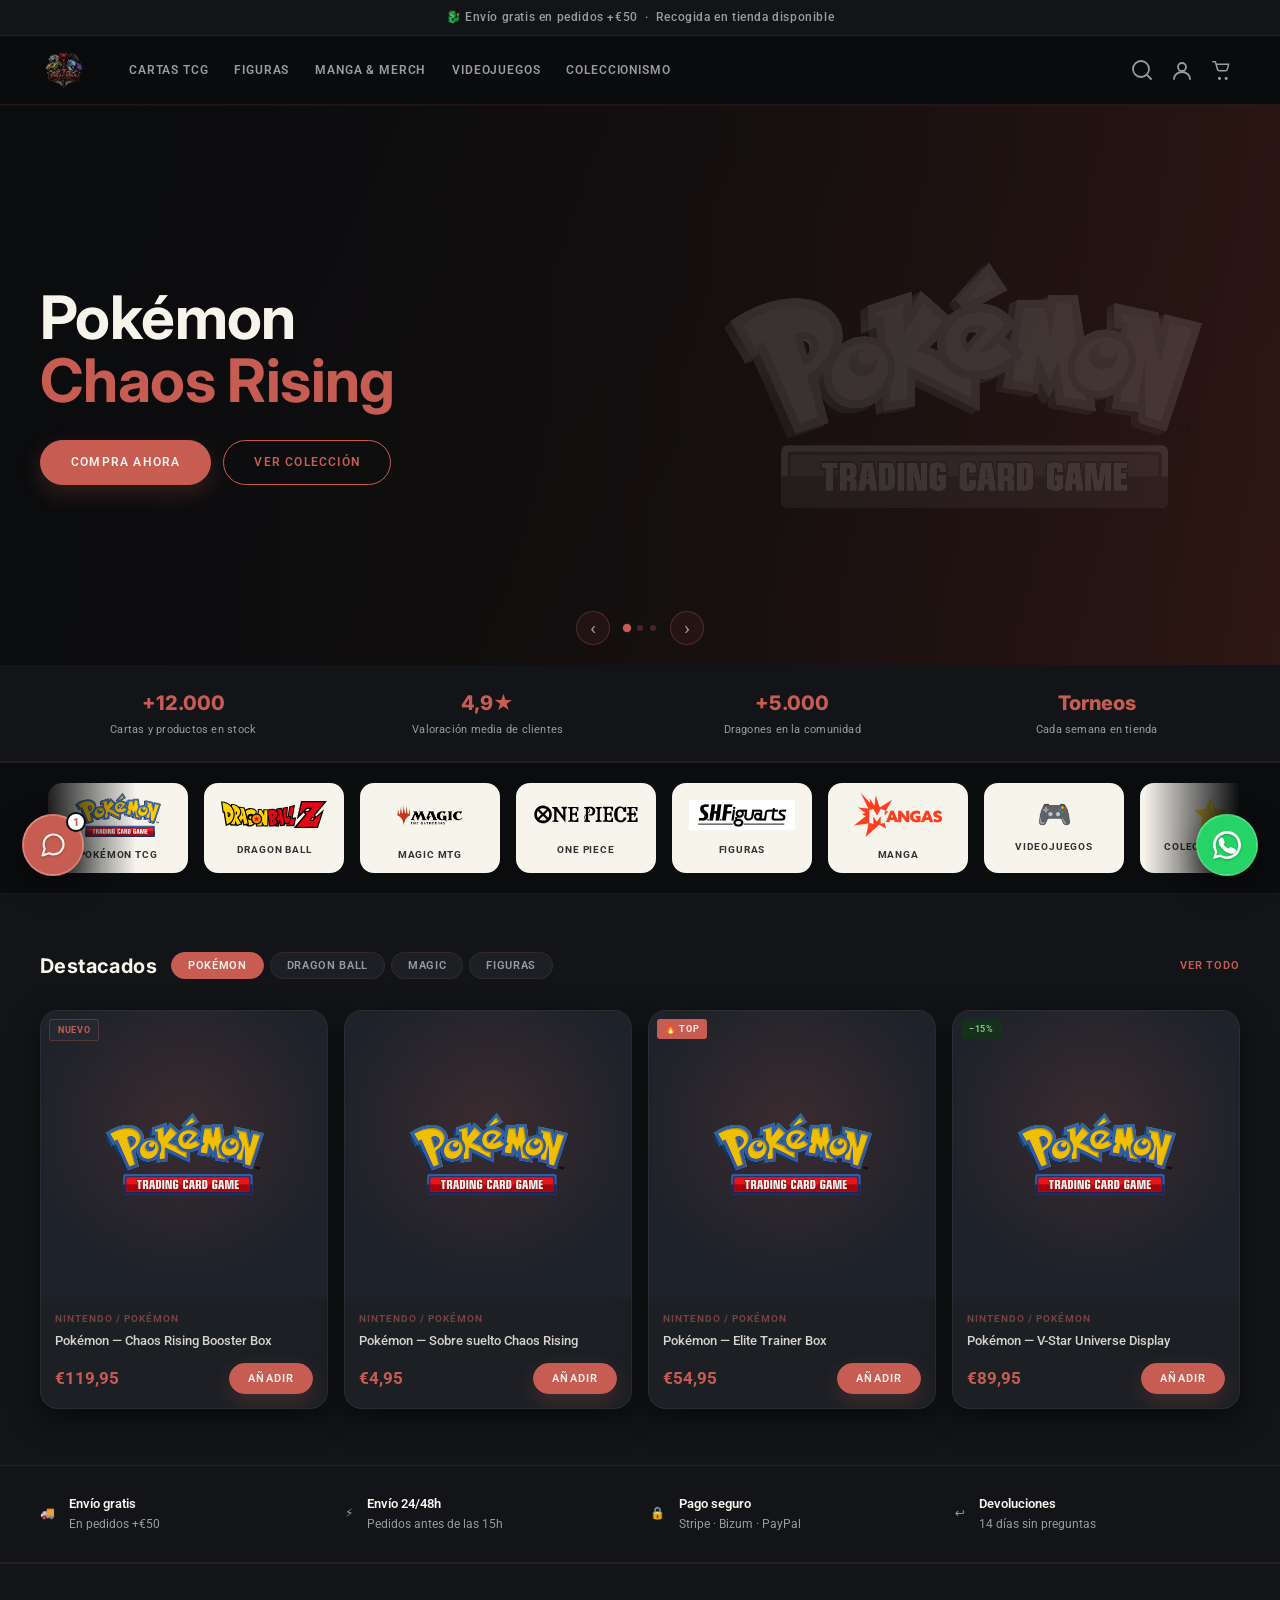
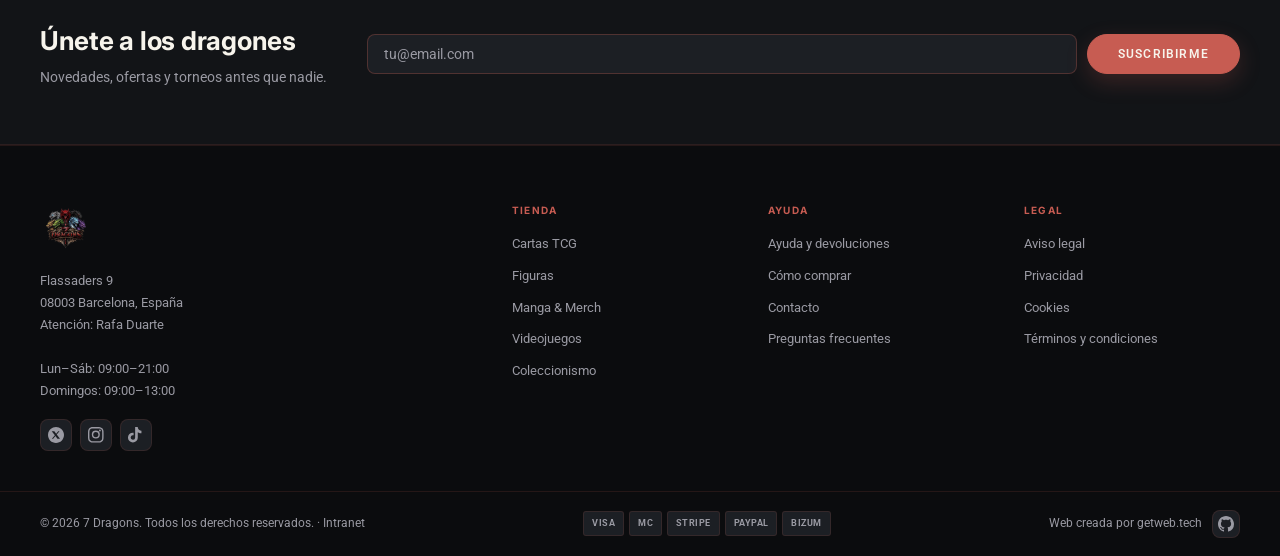
==== commit 9797e518: "Add files via upload" ====
--- a/4. Web - Rafa/index.html
+++ b/4. Web - Rafa/index.html
@@ -721,7 +721,7 @@
 
     <div class="footer-bottom">
       <div class="site-container footer-bottom-inner">
-        <span>© 2026 7 Dragons. Todos los derechos reservados. · <a href="admin/index.html" class="footer-admin-link">Intranet</a></span>
+        <span>© 2026 7 Dragons. Todos los derechos reservados. · <a href="admin/admin.html" class="footer-admin-link">Intranet</a></span>
         <div class="payment-icons">
           <span class="payment-icon">VISA</span>
           <span class="payment-icon">MC</span>
@@ -762,7 +762,8 @@
   <!-- FLOATING CHAT + WHATSAPP -->
   <div class="floating-actions" id="floating-actions">
     <button class="floating-btn floating-btn-chat" id="chat-toggle-btn" aria-label="Abrir chat de ayuda" aria-expanded="false">
-      <svg width="26" height="26" viewBox="0 0 24 24" fill="none" aria-hidden="true"><path d="M4 4h16v12H7l-3 3V4Z" stroke="currentColor" stroke-width="1.8" stroke-linejoin="round"/></svg>
+      <svg width="28" height="28" viewBox="0 0 24 24" fill="none" aria-hidden="true"><path d="M21 11.5a8.38 8.38 0 0 1-.9 3.8 8.5 8.5 0 0 1-7.6 4.7 8.38 8.38 0 0 1-3.8-.9L3 21l1.9-5.7a8.38 8.38 0 0 1-.9-3.8 8.5 8.5 0 0 1 4.7-7.6 8.38 8.38 0 0 1 3.8-.9h.5a8.48 8.48 0 0 1 8 8v.5Z" stroke="currentColor" stroke-width="1.9" stroke-linecap="round" stroke-linejoin="round"/></svg>
+      <span class="floating-badge">1</span>
     </button>
     <a class="floating-btn floating-btn-whatsapp" id="whatsapp-btn" href="https://wa.me/34600000000?text=Hola%2C%20tengo%20una%20consulta%20sobre%207%20Dragons" target="_blank" rel="noreferrer" aria-label="Contactar por WhatsApp (número de ejemplo, pendiente de configurar)">
       <svg width="28" height="28" viewBox="0 0 32 32" fill="currentColor" aria-hidden="true"><path d="M16 0C7.16 0 0 7.16 0 16c0 3.02.84 5.84 2.3 8.26L0 32l7.96-2.26A15.9 15.9 0 0 0 16 32c8.84 0 16-7.16 16-16S24.84 0 16 0Zm0 29.1c-2.6 0-5.04-.74-7.1-2.02l-.5-.31-4.7 1.34 1.36-4.58-.33-.52A12.93 12.93 0 0 1 3.1 16C3.1 8.87 8.87 3.1 16 3.1S28.9 8.87 28.9 16 23.13 28.9 16 28.9Zm7.1-9.66c-.39-.2-2.3-1.13-2.66-1.27-.36-.13-.62-.2-.88.2-.26.39-1 1.27-1.23 1.53-.23.26-.45.29-.84.1-.39-.2-1.63-.6-3.1-1.92-1.15-1.02-1.92-2.29-2.15-2.68-.23-.39-.02-.6.17-.8.2-.2.39-.45.59-.68.2-.23.26-.39.39-.65.13-.26.07-.49-.07-.68-.13-.2-1.18-2.85-1.62-3.9-.42-1.01-.85-.87-1.17-.89-.3-.02-.65-.02-1-.02-.33 0-.87.13-1.32.62-.45.49-1.73 1.69-1.73 4.13 0 2.44 1.78 4.8 2.03 5.13.26.33 3.4 5.2 8.33 7.08 4.93 1.88 4.93 1.25 5.82 1.17.88-.07 2.85-1.17 3.25-2.3.39-1.13.39-2.1.27-2.3-.13-.2-.46-.33-.85-.52Z"/></svg>
@@ -771,7 +772,11 @@
 
   <div class="chat-panel" id="chat-panel" hidden>
     <div class="chat-panel-header">
-      <span>🐉 Asistente 7 Dragons</span>
+      <span class="chat-header-avatar">🐉</span>
+      <span class="chat-header-text">
+        <strong>Asistente 7 Dragons</strong>
+        <span class="chat-header-status">En línea</span>
+      </span>
       <button class="chat-close-btn" id="chat-close-btn" aria-label="Cerrar chat">✕</button>
     </div>
     <div class="chat-panel-body" id="chat-panel-body">
--- a/4. Web - Rafa/CSS/style.css
+++ b/4. Web - Rafa/CSS/style.css
@@ -105,7 +105,6 @@
   transition: transform .3s, box-shadow .3s;
   box-shadow: 0 1px 0 rgba(199,92,82,.06);
 }
-.site-header.hide { transform: translateY(-100%); }
 
 .header-wrapper { max-width: var(--max-w); margin: 0 auto; padding: 0 24px; }
 @media (min-width: 768px) { .header-wrapper { padding: 0 40px; } }
@@ -297,7 +296,9 @@
 
 .slide-brand-logo {
   position: absolute;
-  top: 50%; right: 6%;
+  top: 50%;
+  /* Nunca más cerca del borde que el borde derecho del .site-container (max-width 1280px + padding) */
+  right: max(6%, calc((100vw - 1280px) / 2 + 40px));
   transform: translateY(-50%);
   width: min(46%, 480px);
   opacity: .14;
@@ -672,87 +673,200 @@
   padding: 0 22px;
   pointer-events: none;
   z-index: 250;
+  transition: padding .3s ease;
+}
+/* Cuando el carrito (o cualquier panel lateral derecho) está abierto,
+   agrupamos ambos botones a la izquierda para que no queden tapados */
+.floating-actions.shift-left {
+  justify-content: flex-start;
+  gap: 14px;
+}
+/* Cuando el menú móvil (lateral izquierdo) está abierto, agrupamos a la derecha */
+.floating-actions.shift-right {
+  justify-content: flex-end;
+  gap: 14px;
 }
 .floating-btn {
+  position: relative;
   pointer-events: auto;
-  width: 60px; height: 60px;
+  width: 62px; height: 62px;
   border-radius: 50%;
   display: flex; align-items: center; justify-content: center;
   box-shadow: 0 10px 26px rgba(0,0,0,.5);
   transition: transform .2s, box-shadow .2s;
-  border: 1px solid rgba(255,255,255,0.08);
-}
-.floating-btn:hover { transform: translateY(-3px) scale(1.05); box-shadow: 0 14px 32px rgba(0,0,0,.6); }
-.floating-btn-chat { background: var(--crimson); color: var(--on-crimson); }
-.floating-btn-whatsapp { background: #25D366; color: #fff; }
+  border: 2px solid rgba(255,255,255,0.18);
+}
+.floating-btn svg { position: relative; z-index: 2; filter: drop-shadow(0 1px 1px rgba(0,0,0,.25)); }
+.floating-btn:hover { transform: translateY(-4px) scale(1.08); box-shadow: 0 16px 36px rgba(0,0,0,.65); }
+.floating-btn:active { transform: translateY(-1px) scale(.97); }
+.floating-btn-chat { background: linear-gradient(150deg, var(--crimson-h), var(--crimson)); color: var(--on-crimson); }
+.floating-btn-whatsapp { background: linear-gradient(150deg, #2fe077, #1ebd58); color: #fff; }
+
+/* Pulso llamativo para invitar al clic */
+.floating-btn::before {
+  content: '';
+  position: absolute;
+  inset: 0;
+  border-radius: 50%;
+  z-index: 1;
+  pointer-events: none;
+  animation: floating-pulse 2.2s cubic-bezier(.4,0,.6,1) infinite;
+}
+.floating-btn-chat::before { background: var(--crimson); }
+.floating-btn-whatsapp::before { background: #25D366; animation-delay: 1.1s; }
+@media (prefers-reduced-motion: reduce) {
+  .floating-btn::before { animation: none; }
+}
+@keyframes floating-pulse {
+  0%   { transform: scale(1);   opacity: .55; }
+  70%  { transform: scale(1.8); opacity: 0; }
+  100% { transform: scale(1.8); opacity: 0; }
+}
+
+/* Notificación "1" sobre el chat para reforzar la llamada a la acción */
+.floating-btn-chat .floating-badge {
+  position: absolute;
+  top: -4px; right: -4px;
+  z-index: 3;
+  width: 20px; height: 20px;
+  border-radius: 50%;
+  background: #fff;
+  color: var(--crimson);
+  font-size: 11px;
+  font-weight: 800;
+  display: flex; align-items: center; justify-content: center;
+  border: 2px solid var(--slate-deep);
+}
 
 @media (max-width: 600px) {
   .floating-actions { padding: 0 14px; bottom: 16px; }
-  .floating-btn { width: 52px; height: 52px; }
+  .floating-btn { width: 54px; height: 54px; }
 }
 
 .chat-panel {
   position: fixed;
   left: 22px; bottom: 96px;
-  width: min(340px, calc(100vw - 44px));
-  max-height: min(480px, calc(100vh - 140px));
+  width: min(360px, calc(100vw - 44px));
+  max-height: min(500px, calc(100vh - 140px));
   background: var(--slate);
   border: 1px solid var(--border-mid);
-  border-radius: var(--r-lg);
-  box-shadow: var(--shadow-card-hover);
+  border-radius: 22px;
+  box-shadow: 0 24px 60px rgba(0,0,0,.55), 0 0 0 1px rgba(199,92,82,.08);
   z-index: 251;
   display: flex;
   flex-direction: column;
   overflow: hidden;
+  transform-origin: bottom left;
 }
 .chat-panel[hidden] { display: none; }
+.chat-panel.open { animation: chat-pop-in .32s cubic-bezier(.34,1.56,.64,1) both; }
+.chat-panel.closing { animation: chat-pop-out .16s ease both; }
+@keyframes chat-pop-in {
+  from { opacity: 0; transform: scale(.88) translateY(18px); }
+  to   { opacity: 1; transform: scale(1) translateY(0); }
+}
+@keyframes chat-pop-out {
+  from { opacity: 1; transform: scale(1) translateY(0); }
+  to   { opacity: 0; transform: scale(.92) translateY(10px); }
+}
+@media (prefers-reduced-motion: reduce) {
+  .chat-panel.open, .chat-panel.closing { animation: none; }
+}
+
 .chat-panel-header {
-  display: flex; align-items: center; justify-content: space-between;
-  padding: 14px 16px;
-  background: var(--slate-dark);
-  border-bottom: 1px solid var(--border);
+  display: flex; align-items: center; gap: 10px;
+  padding: 16px 16px;
+  background: linear-gradient(135deg, var(--crimson-h), var(--crimson));
   font-weight: 700;
   font-size: 14px;
-  color: var(--white);
-}
-.chat-close-btn { color: var(--muted); font-size: 14px; }
-.chat-close-btn:hover { color: var(--crimson); }
-.chat-panel-body { flex: 1; overflow-y: auto; padding: 14px 16px; display: flex; flex-direction: column; gap: 10px; }
-.chat-msg { font-size: 13px; line-height: 1.5; padding: 9px 13px; border-radius: var(--r-md); max-width: 88%; }
-.chat-msg-bot { background: var(--slate-mid); color: var(--text); align-self: flex-start; border: 1px solid var(--border); }
-.chat-msg-user { background: var(--crimson); color: var(--on-crimson); align-self: flex-end; }
-.chat-quick-replies { display: flex; flex-wrap: wrap; gap: 6px; }
+  color: var(--on-crimson);
+}
+.chat-header-avatar {
+  width: 34px; height: 34px;
+  border-radius: 50%;
+  background: rgba(255,255,255,.22);
+  display: flex; align-items: center; justify-content: center;
+  font-size: 17px;
+  flex-shrink: 0;
+}
+.chat-header-text { flex: 1; display: flex; flex-direction: column; line-height: 1.25; }
+.chat-header-text strong { font-size: 14px; }
+.chat-header-status { font-size: 11px; font-weight: 500; opacity: .85; display: flex; align-items: center; gap: 5px; }
+.chat-header-status::before { content: ''; width: 6px; height: 6px; border-radius: 50%; background: #3ddc78; box-shadow: 0 0 0 2px rgba(255,255,255,.35); }
+.chat-close-btn {
+  width: 28px; height: 28px;
+  display: flex; align-items: center; justify-content: center;
+  border-radius: 50%;
+  color: var(--on-crimson);
+  background: rgba(255,255,255,.14);
+  font-size: 13px;
+  flex-shrink: 0;
+  transition: background .15s;
+}
+.chat-close-btn:hover { background: rgba(255,255,255,.28); }
+
+.chat-panel-body {
+  flex: 1; overflow-y: auto;
+  padding: 16px;
+  display: flex; flex-direction: column; gap: 10px;
+  background:
+    radial-gradient(circle at 100% 0%, rgba(199,92,82,.06), transparent 55%),
+    var(--slate);
+}
+.chat-msg {
+  font-size: 13px;
+  line-height: 1.5;
+  padding: 10px 14px;
+  border-radius: 16px;
+  max-width: 86%;
+  box-shadow: 0 2px 8px rgba(0,0,0,.18);
+  animation: chat-msg-in .2s ease both;
+}
+@keyframes chat-msg-in {
+  from { opacity: 0; transform: translateY(6px); }
+  to   { opacity: 1; transform: translateY(0); }
+}
+.chat-msg-bot { background: var(--slate-mid); color: var(--text); align-self: flex-start; border: 1px solid var(--border); border-bottom-left-radius: 4px; }
+.chat-msg-user { background: linear-gradient(135deg, var(--crimson-h), var(--crimson)); color: var(--on-crimson); align-self: flex-end; border-bottom-right-radius: 4px; }
+.chat-quick-replies { display: flex; flex-wrap: wrap; gap: 7px; }
 .chat-quick-replies button {
-  font-size: 11px;
+  font-size: 11.5px;
   font-weight: 600;
-  padding: 7px 12px;
+  padding: 8px 13px;
   border-radius: 999px;
   background: var(--slate-mid);
   border: 1px solid var(--border-mid);
-  color: var(--muted);
+  color: var(--silver);
   transition: all .15s;
 }
-.chat-quick-replies button:hover { color: var(--crimson); border-color: var(--crimson); }
-.chat-panel-input { display: flex; gap: 8px; padding: 12px; border-top: 1px solid var(--border); }
+.chat-quick-replies button:hover { color: var(--on-crimson); background: var(--crimson); border-color: var(--crimson); transform: translateY(-1px); }
+.chat-panel-input { display: flex; gap: 8px; padding: 12px 14px 14px; border-top: 1px solid var(--border); background: var(--slate); }
 .chat-panel-input input {
   flex: 1;
-  padding: 9px 12px;
+  padding: 11px 16px;
   background: var(--slate-mid);
   border: 1px solid var(--border-mid);
-  border-radius: var(--r-sm);
+  border-radius: 999px;
   color: var(--text);
   font-size: 13px;
   font-family: inherit;
   outline: none;
+  transition: border-color .15s;
 }
 .chat-panel-input input:focus { border-color: var(--crimson); }
 .chat-panel-input button {
-  width: 36px; height: 36px;
-  border-radius: var(--r-sm);
-  background: var(--crimson);
+  width: 40px; height: 40px;
+  border-radius: 50%;
+  background: linear-gradient(135deg, var(--crimson-h), var(--crimson));
   color: var(--on-crimson);
   flex-shrink: 0;
-}
+  display: flex; align-items: center; justify-content: center;
+  font-size: 15px;
+  box-shadow: 0 4px 12px rgba(199,92,82,.35);
+  transition: transform .15s;
+}
+.chat-panel-input button:hover { transform: scale(1.08); }
+.chat-panel-input button:active { transform: scale(.94); }
 
 /* Scrollbar */
 ::-webkit-scrollbar { width: 4px; }
